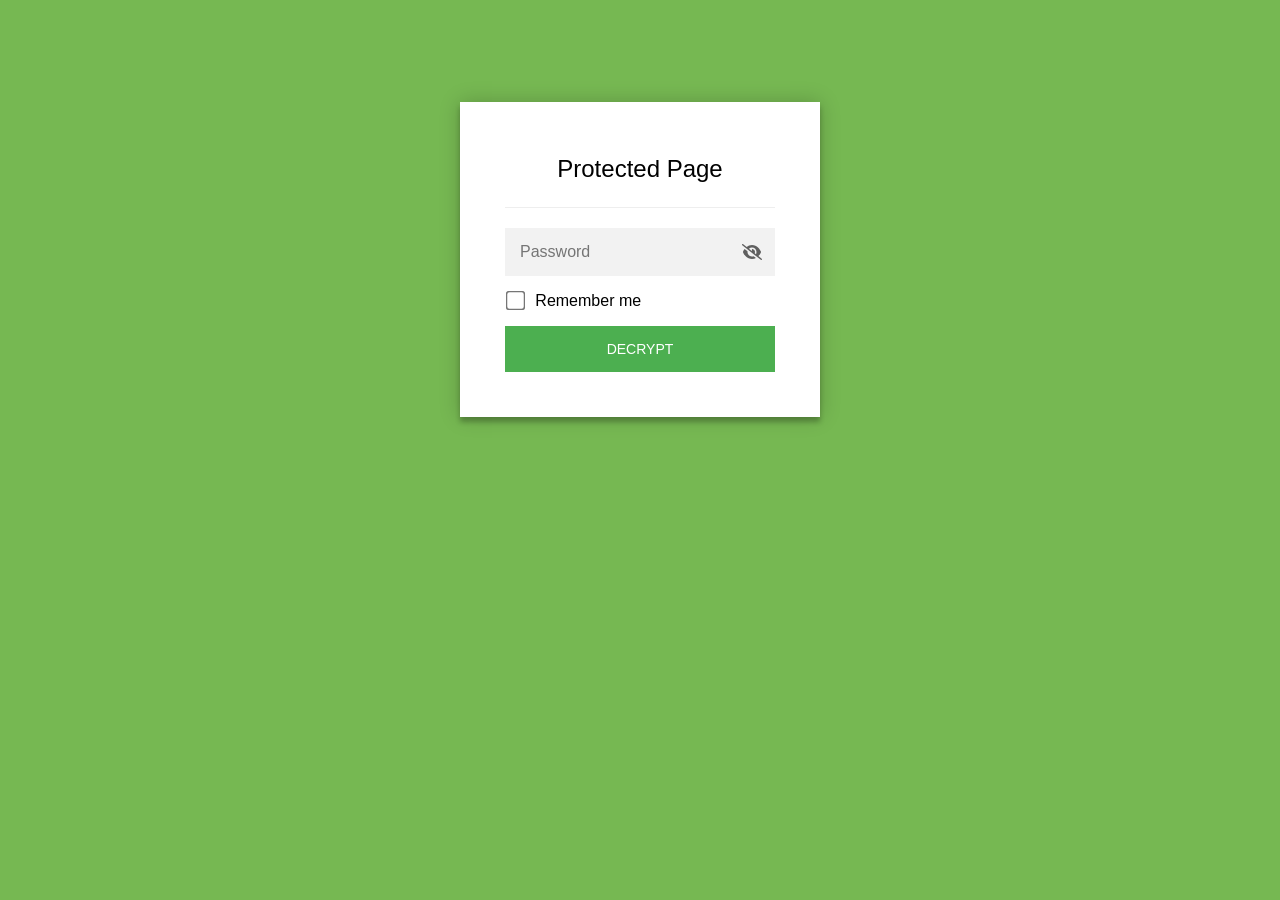
==== verena/index.html @ cc452302 "Verena-Homepage Preview unter /verena (passwortgeschützt) Co-Authored-By: Claude Fable 5 <noreply@an" ====
<!DOCTYPE html>
<html class="staticrypt-html">
    <head>
        <meta charset="utf-8" />
        <title>Protected Page</title>
        <meta name="viewport" content="width=device-width, initial-scale=1" />

        <!-- do not cache this page -->
        <meta http-equiv="cache-control" content="max-age=0" />
        <meta http-equiv="cache-control" content="no-cache" />
        <meta http-equiv="expires" content="0" />
        <meta http-equiv="expires" content="Tue, 01 Jan 1980 1:00:00 GMT" />
        <meta http-equiv="pragma" content="no-cache" />

        <style>
            .staticrypt-hr {
                margin-top: 20px;
                margin-bottom: 20px;
                border: 0;
                border-top: 1px solid #eee;
            }

            .staticrypt-page {
                width: 360px;
                padding: 8% 0 0;
                margin: auto;
                box-sizing: border-box;
            }

            .staticrypt-form {
                position: relative;
                z-index: 1;
                background: #ffffff;
                max-width: 360px;
                margin: 0 auto 100px;
                padding: 45px;
                text-align: center;
                box-shadow: 0 0 20px 0 rgba(0, 0, 0, 0.2), 0 5px 5px 0 rgba(0, 0, 0, 0.24);
            }

            .staticrypt-form input[type="password"],
            input[type="text"] {
                background: inherit;
                border: 0;
                box-sizing: border-box; /* This ensures padding is included in the total width */
                font-size: 14px;
                outline: 0;
                padding: 15px 30px 15px 15px; /* Adjust the padding to ensure there is space for the icon */
                width: 100%;
            }

            .staticrypt-password-container {
                position: relative;
                outline: 0;
                background: #f2f2f2;
                width: 100%;
                border: 0;
                margin: 0 0 15px;
                box-sizing: border-box;
            }

            .staticrypt-toggle-password-visibility {
                cursor: pointer;
                height: 20px;
                opacity: 60%;
                padding: 13px;
                position: absolute;
                right: 0;
                top: 50%;
                transform: translateY(-50%);
                width: 20px;
            }

            .staticrypt-form .staticrypt-decrypt-button {
                text-transform: uppercase;
                outline: 0;
                background: #4CAF50;
                width: 100%;
                border: 0;
                padding: 15px;
                color: #ffffff;
                font-size: 14px;
                cursor: pointer;
            }

            .staticrypt-form .staticrypt-decrypt-button:hover,
            .staticrypt-form .staticrypt-decrypt-button:active,
            .staticrypt-form .staticrypt-decrypt-button:focus {
                background: #4CAF50;
                filter: brightness(92%);
            }

            .staticrypt-html {
                height: 100%;
            }

            .staticrypt-body {
                height: 100%;
                margin: 0;
            }

            .staticrypt-content {
                height: 100%;
                margin-bottom: 1em;
                background: #76B852;
                font-family: "Arial", sans-serif;
                -webkit-font-smoothing: antialiased;
                -moz-osx-font-smoothing: grayscale;
            }

            .staticrypt-instructions {
                margin-top: -1em;
                margin-bottom: 1em;
            }

            .staticrypt-title {
                font-size: 1.5em;
            }

            label.staticrypt-remember {
                display: flex;
                align-items: center;
                margin-bottom: 1em;
            }

            .staticrypt-remember input[type="checkbox"] {
                transform: scale(1.5);
                margin-right: 1em;
            }

            .hidden {
                display: none !important;
            }

            .staticrypt-spinner-container {
                height: 100%;
                display: flex;
                align-items: center;
                justify-content: center;
            }

            .staticrypt-spinner {
                display: inline-block;
                width: 2rem;
                height: 2rem;
                vertical-align: text-bottom;
                border: 0.25em solid gray;
                border-right-color: transparent;
                border-radius: 50%;
                -webkit-animation: spinner-border 0.75s linear infinite;
                animation: spinner-border 0.75s linear infinite;
                animation-duration: 0.75s;
                animation-timing-function: linear;
                animation-delay: 0s;
                animation-iteration-count: infinite;
                animation-direction: normal;
                animation-fill-mode: none;
                animation-play-state: running;
                animation-name: spinner-border;
            }

            @keyframes spinner-border {
                100% {
                    transform: rotate(360deg);
                }
            }

            @media screen and (-webkit-min-device-pixel-ratio: 0) {
                .staticrypt-form input[type="password"],
                input[type="text"] {
                    font-size: 16px;
                }
            }
        </style>
    </head>

    <body class="staticrypt-body">
        <div id="staticrypt_loading" class="staticrypt-spinner-container">
            <div class="staticrypt-spinner"></div>
        </div>

        <div id="staticrypt_content" class="staticrypt-content hidden">
            <div class="staticrypt-page">
                <div class="staticrypt-form">
                    <div class="staticrypt-instructions">
                        <p class="staticrypt-title">Protected Page</p>
                        <p></p>
                    </div>

                    <hr class="staticrypt-hr" />

                    <form id="staticrypt-form" action="#" method="post">
                        <div class="staticrypt-password-container">
                            <input
                                id="staticrypt-password"
                                type="password"
                                name="password"
                                placeholder="Password"
                                autofocus
                            />

                            <img
                                class="staticrypt-toggle-password-visibility"
                                alt="Show password"
                                title="Show password"
                                src="[data-uri]"
                            />
                        </div>

                        <label id="staticrypt-remember-label" class="staticrypt-remember hidden">
                            <input id="staticrypt-remember" type="checkbox" name="remember" />
                            Remember me
                        </label>

                        <input type="submit" class="staticrypt-decrypt-button" value="DECRYPT" />
                    </form>
                </div>
            </div>
        </div>

        <script>
            // these variables will be filled when generating the file - the template format is 'variable_name'
            const staticryptInitiator = ((function(){
  const exports = {};
  const cryptoEngine = ((function(){
  const exports = {};
  const { subtle } = crypto;

const IV_BITS = 16 * 8;
const HEX_BITS = 4;
const ENCRYPTION_ALGO = "AES-CBC";

/**
 * Translates between utf8 encoded hexadecimal strings
 * and Uint8Array bytes.
 */
const HexEncoder = {
    /**
     * hex string -> bytes
     * @param {string} hexString
     * @returns {Uint8Array}
     */
    parse: function (hexString) {
        if (hexString.length % 2 !== 0) throw "Invalid hexString";
        const arrayBuffer = new Uint8Array(hexString.length / 2);

        for (let i = 0; i < hexString.length; i += 2) {
            const byteValue = parseInt(hexString.substring(i, i + 2), 16);
            if (isNaN(byteValue)) {
                throw "Invalid hexString";
            }
            arrayBuffer[i / 2] = byteValue;
        }
        return arrayBuffer;
    },

    /**
     * bytes -> hex string
     * @param {Uint8Array} bytes
     * @returns {string}
     */
    stringify: function (bytes) {
        const hexBytes = [];

        for (let i = 0; i < bytes.length; ++i) {
            let byteString = bytes[i].toString(16);
            if (byteString.length < 2) {
                byteString = "0" + byteString;
            }
            hexBytes.push(byteString);
        }
        return hexBytes.join("");
    },
};

/**
 * Translates between utf8 strings and Uint8Array bytes.
 */
const UTF8Encoder = {
    parse: function (str) {
        return new TextEncoder().encode(str);
    },

    stringify: function (bytes) {
        return new TextDecoder().decode(bytes);
    },
};

/**
 * Salt and encrypt a msg with a password.
 */
async function encrypt(msg, hashedPassword) {
    // Must be 16 bytes, unpredictable, and preferably cryptographically random. However, it need not be secret.
    // https://developer.mozilla.org/en-US/docs/Web/API/SubtleCrypto/encrypt#parameters
    const iv = crypto.getRandomValues(new Uint8Array(IV_BITS / 8));

    const key = await subtle.importKey("raw", HexEncoder.parse(hashedPassword), ENCRYPTION_ALGO, false, ["encrypt"]);

    const encrypted = await subtle.encrypt(
        {
            name: ENCRYPTION_ALGO,
            iv: iv,
        },
        key,
        UTF8Encoder.parse(msg)
    );

    // iv will be 32 hex characters, we prepend it to the ciphertext for use in decryption
    return HexEncoder.stringify(iv) + HexEncoder.stringify(new Uint8Array(encrypted));
}
exports.encrypt = encrypt;

/**
 * Decrypt a salted msg using a password.
 *
 * @param {string} encryptedMsg
 * @param {string} hashedPassword
 * @returns {Promise<string>}
 */
async function decrypt(encryptedMsg, hashedPassword) {
    const ivLength = IV_BITS / HEX_BITS;
    const iv = HexEncoder.parse(encryptedMsg.substring(0, ivLength));
    const encrypted = encryptedMsg.substring(ivLength);

    const key = await subtle.importKey("raw", HexEncoder.parse(hashedPassword), ENCRYPTION_ALGO, false, ["decrypt"]);

    const outBuffer = await subtle.decrypt(
        {
            name: ENCRYPTION_ALGO,
            iv: iv,
        },
        key,
        HexEncoder.parse(encrypted)
    );

    return UTF8Encoder.stringify(new Uint8Array(outBuffer));
}
exports.decrypt = decrypt;

/**
 * Salt and hash the password so it can be stored in localStorage without opening a password reuse vulnerability.
 *
 * @param {string} password
 * @param {string} salt
 * @returns {Promise<string>}
 */
async function hashPassword(password, salt) {
    // we hash the password in multiple steps, each adding more iterations. This is because we used to allow less
    // iterations, so for backward compatibility reasons, we need to support going from that to more iterations.
    let hashedPassword = await hashLegacyRound(password, salt);

    hashedPassword = await hashSecondRound(hashedPassword, salt);

    return hashThirdRound(hashedPassword, salt);
}
exports.hashPassword = hashPassword;

/**
 * This hashes the password with 1k iterations. This is a low number, we need this function to support backwards
 * compatibility.
 *
 * @param {string} password
 * @param {string} salt
 * @returns {Promise<string>}
 */
function hashLegacyRound(password, salt) {
    return pbkdf2(password, salt, 1000, "SHA-1");
}
exports.hashLegacyRound = hashLegacyRound;

/**
 * Add a second round of iterations. This is because we used to use 1k, so for backwards compatibility with
 * remember-me/autodecrypt links, we need to support going from that to more iterations.
 *
 * @param hashedPassword
 * @param salt
 * @returns {Promise<string>}
 */
function hashSecondRound(hashedPassword, salt) {
    return pbkdf2(hashedPassword, salt, 14000, "SHA-256");
}
exports.hashSecondRound = hashSecondRound;

/**
 * Add a third round of iterations to bring total number to 600k. This is because we used to use 1k, then 15k, so for
 * backwards compatibility with remember-me/autodecrypt links, we need to support going from that to more iterations.
 *
 * @param hashedPassword
 * @param salt
 * @returns {Promise<string>}
 */
function hashThirdRound(hashedPassword, salt) {
    return pbkdf2(hashedPassword, salt, 585000, "SHA-256");
}
exports.hashThirdRound = hashThirdRound;

/**
 * Salt and hash the password so it can be stored in localStorage without opening a password reuse vulnerability.
 *
 * @param {string} password
 * @param {string} salt
 * @param {int} iterations
 * @param {string} hashAlgorithm
 * @returns {Promise<string>}
 */
async function pbkdf2(password, salt, iterations, hashAlgorithm) {
    const key = await subtle.importKey("raw", UTF8Encoder.parse(password), "PBKDF2", false, ["deriveBits"]);

    const keyBytes = await subtle.deriveBits(
        {
            name: "PBKDF2",
            hash: hashAlgorithm,
            iterations,
            salt: UTF8Encoder.parse(salt),
        },
        key,
        256
    );

    return HexEncoder.stringify(new Uint8Array(keyBytes));
}

function generateRandomSalt() {
    const bytes = crypto.getRandomValues(new Uint8Array(128 / 8));

    return HexEncoder.stringify(new Uint8Array(bytes));
}
exports.generateRandomSalt = generateRandomSalt;

async function signMessage(hashedPassword, message) {
    const key = await subtle.importKey(
        "raw",
        HexEncoder.parse(hashedPassword),
        {
            name: "HMAC",
            hash: "SHA-256",
        },
        false,
        ["sign"]
    );
    const signature = await subtle.sign("HMAC", key, UTF8Encoder.parse(message));

    return HexEncoder.stringify(new Uint8Array(signature));
}
exports.signMessage = signMessage;

function getRandomAlphanum() {
    const possibleCharacters = "abcdefghijklmnopqrstuvwxyzABCDEFGHIJKLMNOPQRSTUVWXYZ0123456789";

    let byteArray;
    let parsedInt;

    // Keep generating new random bytes until we get a value that falls
    // within a range that can be evenly divided by possibleCharacters.length
    do {
        byteArray = crypto.getRandomValues(new Uint8Array(1));
        // extract the lowest byte to get an int from 0 to 255 (probably unnecessary, since we're only generating 1 byte)
        parsedInt = byteArray[0] & 0xff;
    } while (parsedInt >= 256 - (256 % possibleCharacters.length));

    // Take the modulo of the parsed integer to get a random number between 0 and totalLength - 1
    const randomIndex = parsedInt % possibleCharacters.length;

    return possibleCharacters[randomIndex];
}

/**
 * Generate a random string of a given length.
 *
 * @param {int} length
 * @returns {string}
 */
function generateRandomString(length) {
    let randomString = "";

    for (let i = 0; i < length; i++) {
        randomString += getRandomAlphanum();
    }

    return randomString;
}
exports.generateRandomString = generateRandomString;

  return exports;
})());
const codec = ((function(){
  const exports = {};
  /**
 * Initialize the codec with the provided cryptoEngine - this return functions to encode and decode messages.
 *
 * @param cryptoEngine - the engine to use for encryption / decryption
 */
function init(cryptoEngine) {
    const exports = {};

    /**
     * Top-level function for encoding a message.
     * Includes password hashing, encryption, and signing.
     *
     * @param {string} msg
     * @param {string} password
     * @param {string} salt
     *
     * @returns {string} The encoded text
     */
    async function encode(msg, password, salt) {
        const hashedPassword = await cryptoEngine.hashPassword(password, salt);

        const encrypted = await cryptoEngine.encrypt(msg, hashedPassword);

        // we use the hashed password in the HMAC because this is effectively what will be used a password (so we can store
        // it in localStorage safely, we don't use the clear text password)
        const hmac = await cryptoEngine.signMessage(hashedPassword, encrypted);

        return hmac + encrypted;
    }
    exports.encode = encode;

    /**
     * Encode using a password that has already been hashed. This is useful to encode multiple messages in a row, that way
     * we don't need to hash the password multiple times.
     *
     * @param {string} msg
     * @param {string} hashedPassword
     *
     * @returns {string} The encoded text
     */
    async function encodeWithHashedPassword(msg, hashedPassword) {
        const encrypted = await cryptoEngine.encrypt(msg, hashedPassword);

        // we use the hashed password in the HMAC because this is effectively what will be used a password (so we can store
        // it in localStorage safely, we don't use the clear text password)
        const hmac = await cryptoEngine.signMessage(hashedPassword, encrypted);

        return hmac + encrypted;
    }
    exports.encodeWithHashedPassword = encodeWithHashedPassword;

    /**
     * Top-level function for decoding a message.
     * Includes signature check and decryption.
     *
     * @param {string} signedMsg
     * @param {string} hashedPassword
     * @param {string} salt
     * @param {int} backwardCompatibleAttempt
     * @param {string} originalPassword
     *
     * @returns {Object} {success: true, decoded: string} | {success: false, message: string}
     */
    async function decode(signedMsg, hashedPassword, salt, backwardCompatibleAttempt = 0, originalPassword = "") {
        const encryptedHMAC = signedMsg.substring(0, 64);
        const encryptedMsg = signedMsg.substring(64);
        const decryptedHMAC = await cryptoEngine.signMessage(hashedPassword, encryptedMsg);

        if (decryptedHMAC !== encryptedHMAC) {
            // we have been raising the number of iterations in the hashing algorithm multiple times, so to support the old
            // remember-me/autodecrypt links we need to try bringing the old hashes up to speed.
            originalPassword = originalPassword || hashedPassword;
            if (backwardCompatibleAttempt === 0) {
                const updatedHashedPassword = await cryptoEngine.hashThirdRound(originalPassword, salt);

                return decode(signedMsg, updatedHashedPassword, salt, backwardCompatibleAttempt + 1, originalPassword);
            }
            if (backwardCompatibleAttempt === 1) {
                let updatedHashedPassword = await cryptoEngine.hashSecondRound(originalPassword, salt);
                updatedHashedPassword = await cryptoEngine.hashThirdRound(updatedHashedPassword, salt);

                return decode(signedMsg, updatedHashedPassword, salt, backwardCompatibleAttempt + 1, originalPassword);
            }

            return { success: false, message: "Signature mismatch" };
        }

        return {
            success: true,
            decoded: await cryptoEngine.decrypt(encryptedMsg, hashedPassword),
        };
    }
    exports.decode = decode;

    return exports;
}
exports.init = init;

  return exports;
})());
const decode = codec.init(cryptoEngine).decode;

/**
 * Initialize the staticrypt module, that exposes functions callbable by the password_template.
 *
 * @param {{
 *  staticryptEncryptedMsgUniqueVariableName: string,
 *  isRememberEnabled: boolean,
 *  rememberDurationInDays: number,
 *  staticryptSaltUniqueVariableName: string,
 * }} staticryptConfig - object of data that is stored on the password_template at encryption time.
 *
 * @param {{
 *  rememberExpirationKey: string,
 *  rememberPassphraseKey: string,
 *  replaceHtmlCallback: function,
 *  clearLocalStorageCallback: function,
 * }} templateConfig - object of data that can be configured by a custom password_template.
 */
function init(staticryptConfig, templateConfig) {
    const exports = {};

    /**
     * Decrypt our encrypted page, replace the whole HTML.
     *
     * @param {string} hashedPassword
     * @returns {Promise<boolean>}
     */
    async function decryptAndReplaceHtml(hashedPassword) {
        const { staticryptEncryptedMsgUniqueVariableName, staticryptSaltUniqueVariableName } = staticryptConfig;
        const { replaceHtmlCallback } = templateConfig;

        const result = await decode(
            staticryptEncryptedMsgUniqueVariableName,
            hashedPassword,
            staticryptSaltUniqueVariableName
        );
        if (!result.success) {
            return false;
        }
        const plainHTML = result.decoded;

        // if the user configured a callback call it, otherwise just replace the whole HTML
        if (typeof replaceHtmlCallback === "function") {
            replaceHtmlCallback(plainHTML);
        } else {
            document.write(plainHTML);
            document.close();
        }

        return true;
    }

    /**
     * Attempt to decrypt the page and replace the whole HTML.
     *
     * @param {string} password
     * @param {boolean} isRememberChecked
     *
     * @returns {Promise<{isSuccessful: boolean, hashedPassword?: string}>} - we return an object, so that if we want to
     *   expose more information in the future we can do it without breaking the password_template
     */
    async function handleDecryptionOfPage(password, isRememberChecked) {
        const { staticryptSaltUniqueVariableName } = staticryptConfig;

        // decrypt and replace the whole page
        const hashedPassword = await cryptoEngine.hashPassword(password, staticryptSaltUniqueVariableName);
        return handleDecryptionOfPageFromHash(hashedPassword, isRememberChecked);
    }
    exports.handleDecryptionOfPage = handleDecryptionOfPage;

    async function handleDecryptionOfPageFromHash(hashedPassword, isRememberChecked) {
        const { isRememberEnabled, rememberDurationInDays } = staticryptConfig;
        const { rememberExpirationKey, rememberPassphraseKey } = templateConfig;

        const isDecryptionSuccessful = await decryptAndReplaceHtml(hashedPassword);

        if (!isDecryptionSuccessful) {
            return {
                isSuccessful: false,
                hashedPassword,
            };
        }

        // remember the hashedPassword and set its expiration if necessary
        if (isRememberEnabled && isRememberChecked) {
            window.localStorage.setItem(rememberPassphraseKey, hashedPassword);

            // set the expiration if the duration isn't 0 (meaning no expiration)
            if (rememberDurationInDays > 0) {
                window.localStorage.setItem(
                    rememberExpirationKey,
                    (new Date().getTime() + rememberDurationInDays * 24 * 60 * 60 * 1000).toString()
                );
            }
        }

        return {
            isSuccessful: true,
            hashedPassword,
        };
    }
    exports.handleDecryptionOfPageFromHash = handleDecryptionOfPageFromHash;

    /**
     * Clear localstorage from staticrypt related values
     */
    function clearLocalStorage() {
        const { clearLocalStorageCallback, rememberExpirationKey, rememberPassphraseKey } = templateConfig;

        if (typeof clearLocalStorageCallback === "function") {
            clearLocalStorageCallback();
        } else {
            localStorage.removeItem(rememberPassphraseKey);
            localStorage.removeItem(rememberExpirationKey);
        }
    }

    async function handleDecryptOnLoad() {
        let isSuccessful = await decryptOnLoadFromUrl();

        if (!isSuccessful) {
            isSuccessful = await decryptOnLoadFromRememberMe();
        }

        return { isSuccessful };
    }
    exports.handleDecryptOnLoad = handleDecryptOnLoad;

    /**
     * Clear storage if we are logging out
     *
     * @returns {boolean} - whether we logged out
     */
    function logoutIfNeeded() {
        const logoutKey = "staticrypt_logout";

        // handle logout through query param
        const queryParams = new URLSearchParams(window.location.search);
        if (queryParams.has(logoutKey)) {
            clearLocalStorage();
            return true;
        }

        // handle logout through URL fragment
        const hash = window.location.hash.substring(1);
        if (hash.includes(logoutKey)) {
            clearLocalStorage();
            return true;
        }

        return false;
    }

    /**
     * To be called on load: check if we want to try to decrypt and replace the HTML with the decrypted content, and
     * try to do it if needed.
     *
     * @returns {Promise<boolean>} true if we derypted and replaced the whole page, false otherwise
     */
    async function decryptOnLoadFromRememberMe() {
        const { rememberDurationInDays } = staticryptConfig;
        const { rememberExpirationKey, rememberPassphraseKey } = templateConfig;

        // if we are login out, terminate
        if (logoutIfNeeded()) {
            return false;
        }

        // if there is expiration configured, check if we're not beyond the expiration
        if (rememberDurationInDays && rememberDurationInDays > 0) {
            const expiration = localStorage.getItem(rememberExpirationKey),
                isExpired = expiration && new Date().getTime() > parseInt(expiration);

            if (isExpired) {
                clearLocalStorage();
                return false;
            }
        }

        const hashedPassword = localStorage.getItem(rememberPassphraseKey);

        if (hashedPassword) {
            // try to decrypt
            const isDecryptionSuccessful = await decryptAndReplaceHtml(hashedPassword);

            // if the decryption is unsuccessful the password might be wrong - silently clear the saved data and let
            // the user fill the password form again
            if (!isDecryptionSuccessful) {
                clearLocalStorage();
                return false;
            }

            return true;
        }

        return false;
    }

    async function decryptOnLoadFromUrl() {
        const passwordKey = "staticrypt_pwd";
        const rememberMeKey = "remember_me";

        // try to get the password from the query param (for backward compatibility - we now want to avoid this method,
        // since it sends the hashed password to the server which isn't needed)
        const queryParams = new URLSearchParams(window.location.search);
        const hashedPasswordQuery = queryParams.get(passwordKey);
        const rememberMeQuery = queryParams.get(rememberMeKey);

        const urlFragment = window.location.hash.substring(1);
        // get the password from the url fragment
        const hashedPasswordRegexMatch = urlFragment.match(new RegExp(passwordKey + "=([^&]*)"));
        const hashedPasswordFragment = hashedPasswordRegexMatch ? hashedPasswordRegexMatch[1] : null;
        const rememberMeFragment = urlFragment.includes(rememberMeKey);

        const hashedPassword = hashedPasswordFragment || hashedPasswordQuery;
        const rememberMe = rememberMeFragment || rememberMeQuery;

        if (hashedPassword) {
            return handleDecryptionOfPageFromHash(hashedPassword, rememberMe);
        }

        return false;
    }

    return exports;
}
exports.init = init;

  return exports;
})());
            const templateError = "Bad password!",
                templateToggleAltShow = "Show password",
                templateToggleAltHide = "Hide password",
                isRememberEnabled = true,
                staticryptConfig = {"staticryptEncryptedMsgUniqueVariableName":"[base64]","isRememberEnabled":true,"rememberDurationInDays":30,"staticryptSaltUniqueVariableName":"f03eb43168bc30db90c9c0ad6ef85521"};

            // you can edit these values to customize some of the behavior of StatiCrypt
            const templateConfig = {
                rememberExpirationKey: "staticrypt_expiration",
                rememberPassphraseKey: "staticrypt_passphrase",
                replaceHtmlCallback: null,
                clearLocalStorageCallback: null,
            };

            // init the staticrypt engine
            const staticrypt = staticryptInitiator.init(staticryptConfig, templateConfig);

            // try to automatically decrypt on load if there is a saved password
            window.onload = async function () {
                const { isSuccessful } = await staticrypt.handleDecryptOnLoad();

                // if we didn't decrypt anything on load, show the password prompt. Otherwise the content has already been
                // replaced, no need to do anything
                if (!isSuccessful) {
                    // hide loading screen
                    document.getElementById("staticrypt_loading").classList.add("hidden");
                    document.getElementById("staticrypt_content").classList.remove("hidden");
                    document.getElementById("staticrypt-password").focus();

                    // show the remember me checkbox
                    if (isRememberEnabled) {
                        document.getElementById("staticrypt-remember-label").classList.remove("hidden");
                    }
                }
            };

            // toggle password visibility
            const toggleIcon = document.querySelector(".staticrypt-toggle-password-visibility");
            // these two icons are coming from FontAwesome
            const imgSrcEyeClosed =
                "[data-uri]";
            const imgSrcEyeOpened =
                "[data-uri]";
            toggleIcon.addEventListener("click", function () {
                const passwordInput = document.getElementById("staticrypt-password");
                if (passwordInput.type === "password") {
                    passwordInput.type = "text";
                    toggleIcon.src = imgSrcEyeOpened;
                    toggleIcon.alt = templateToggleAltHide;
                    toggleIcon.title = templateToggleAltHide;
                } else {
                    passwordInput.type = "password";
                    toggleIcon.src = imgSrcEyeClosed;
                    toggleIcon.alt = templateToggleAltShow;
                    toggleIcon.title = templateToggleAltShow;
                }
            });

            // handle password form submission
            document.getElementById("staticrypt-form").addEventListener("submit", async function (e) {
                e.preventDefault();

                const password = document.getElementById("staticrypt-password").value,
                    isRememberChecked = document.getElementById("staticrypt-remember").checked;

                const { isSuccessful } = await staticrypt.handleDecryptionOfPage(password, isRememberChecked);

                if (!isSuccessful) {
                    alert(templateError);
                }
            });
        </script>
    </body>
</html>
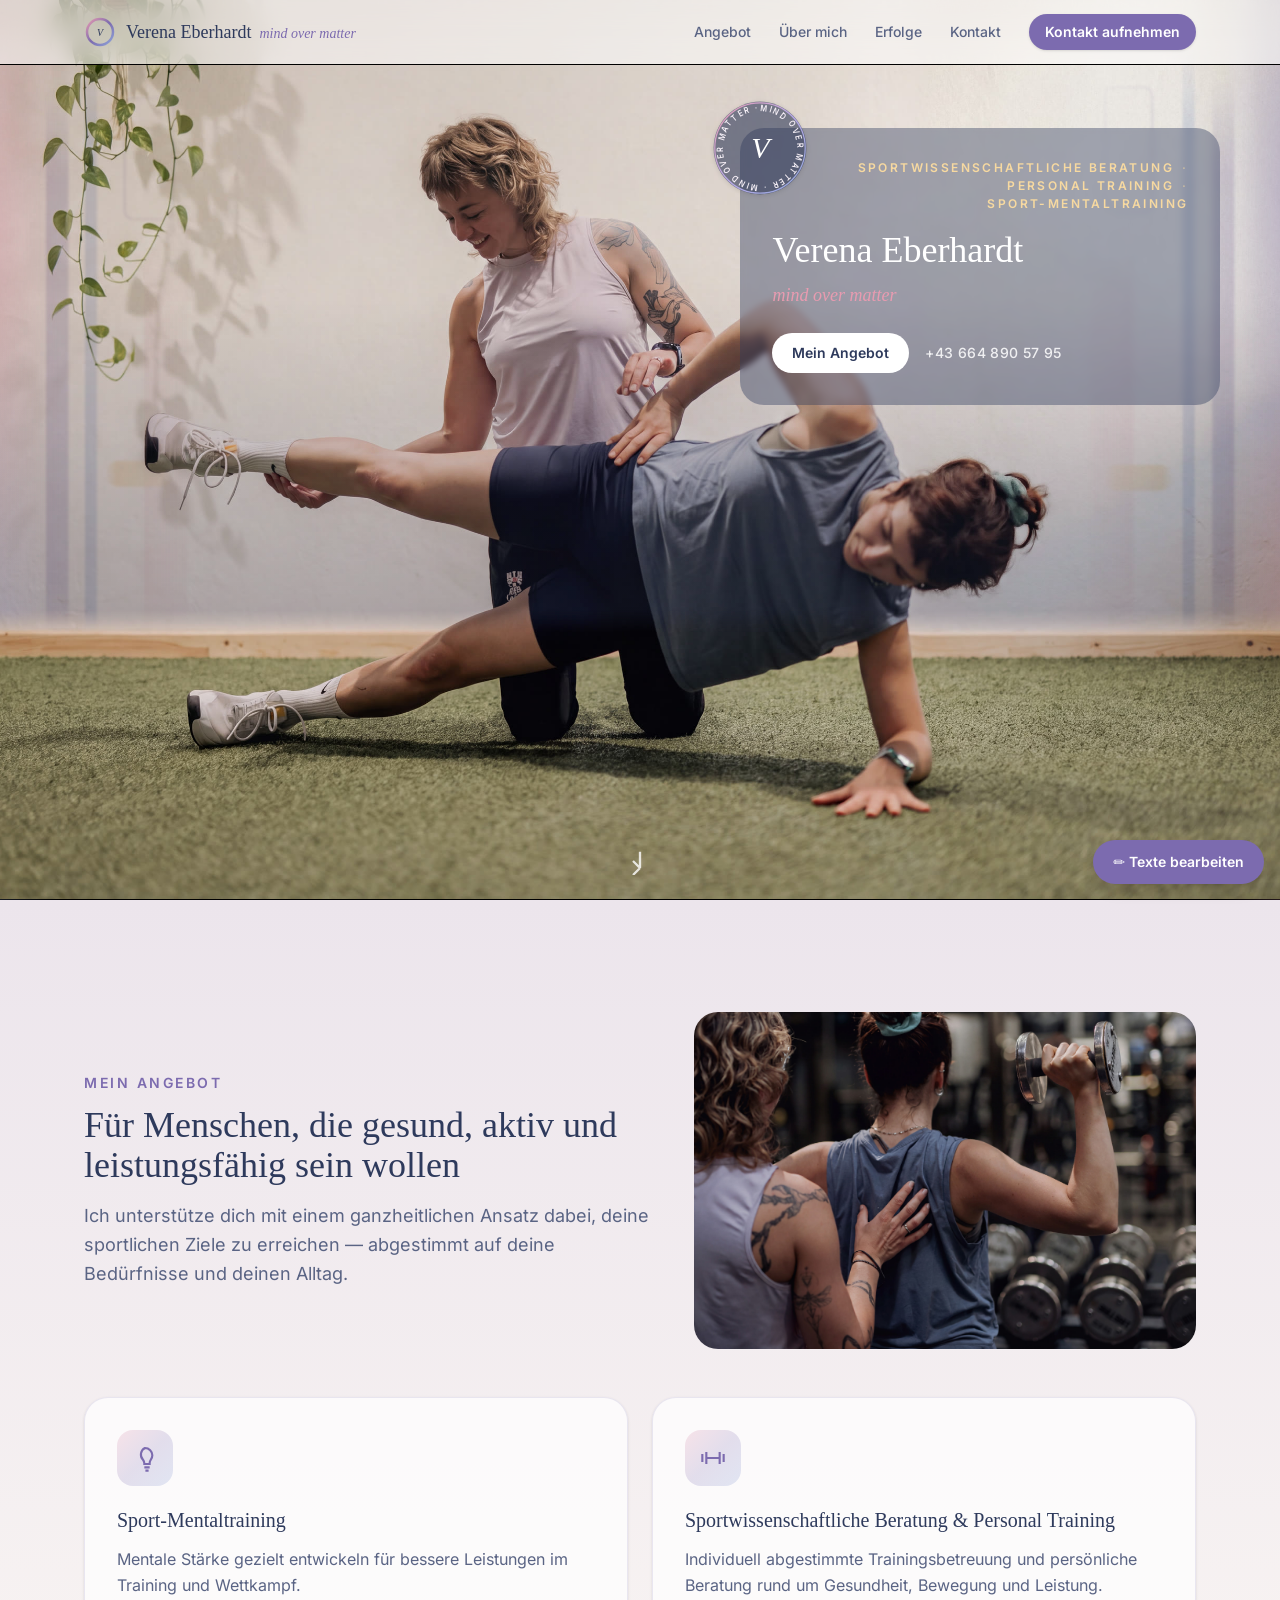
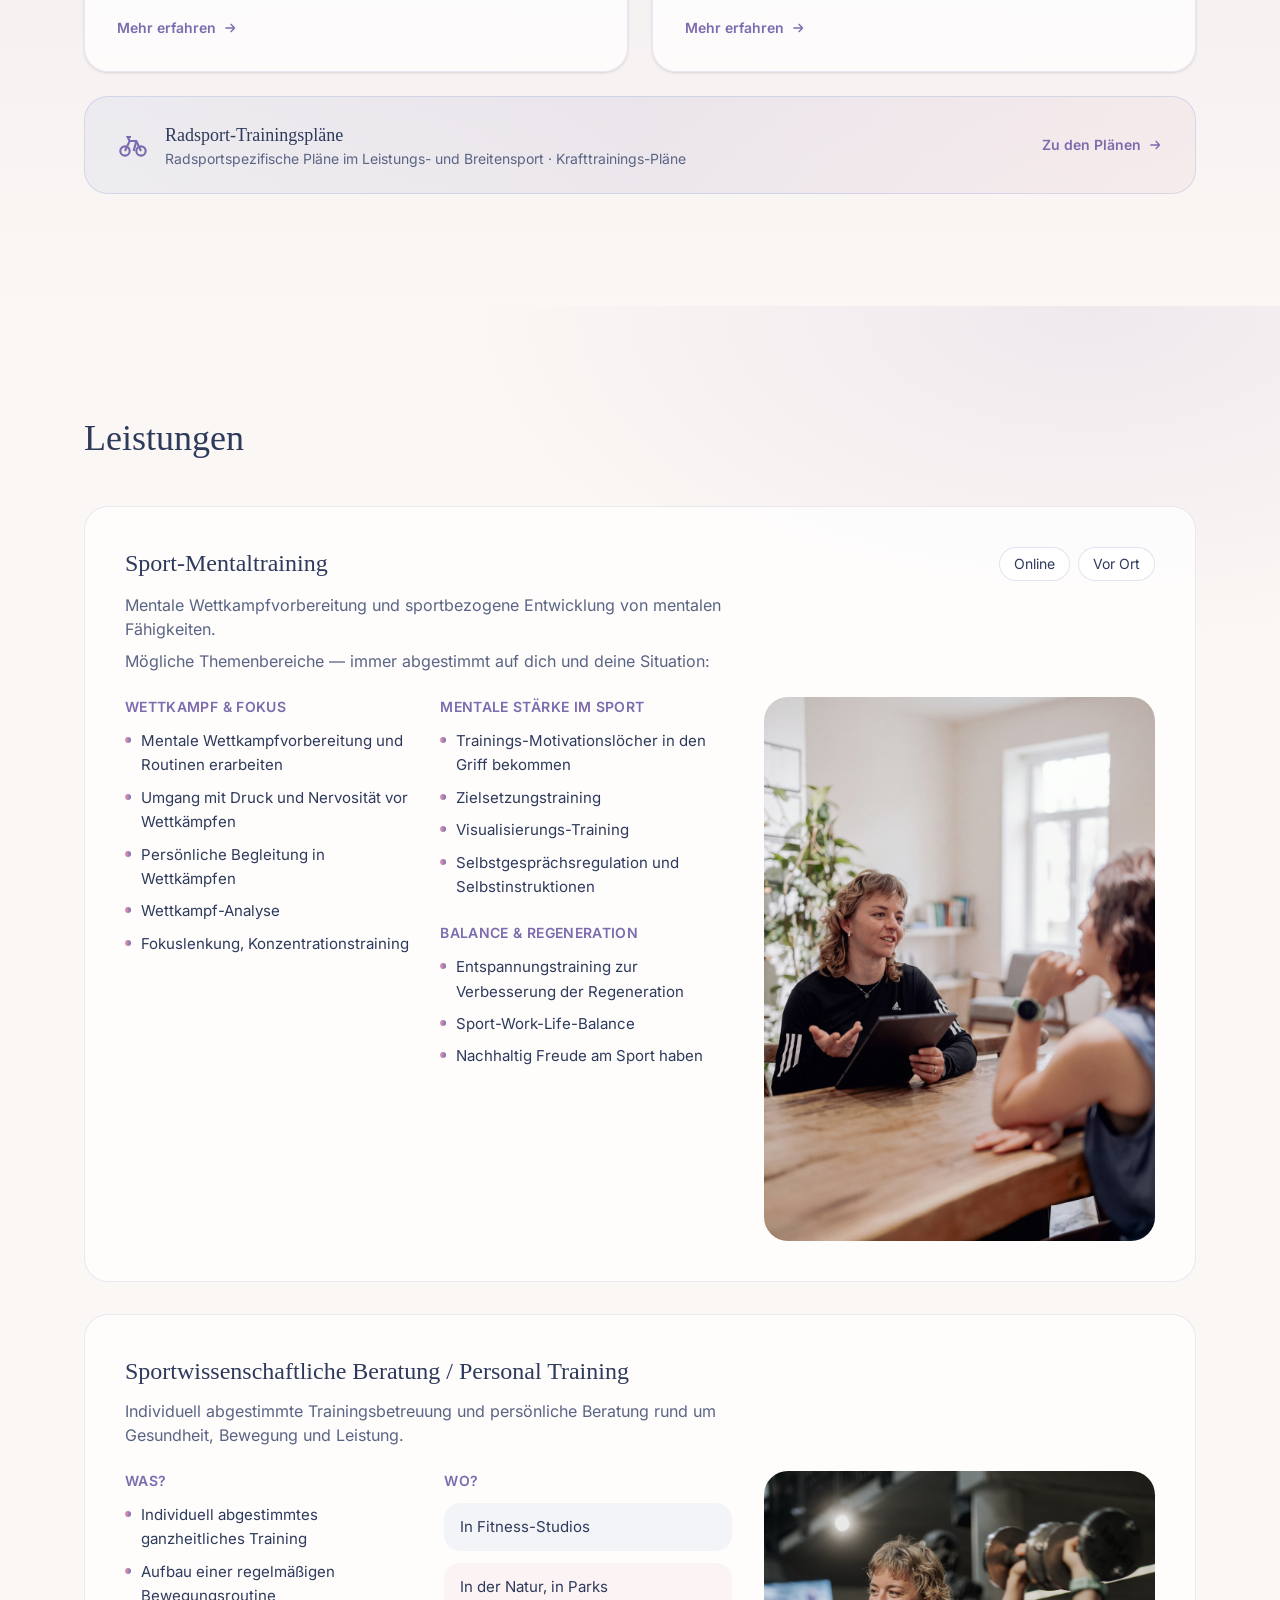
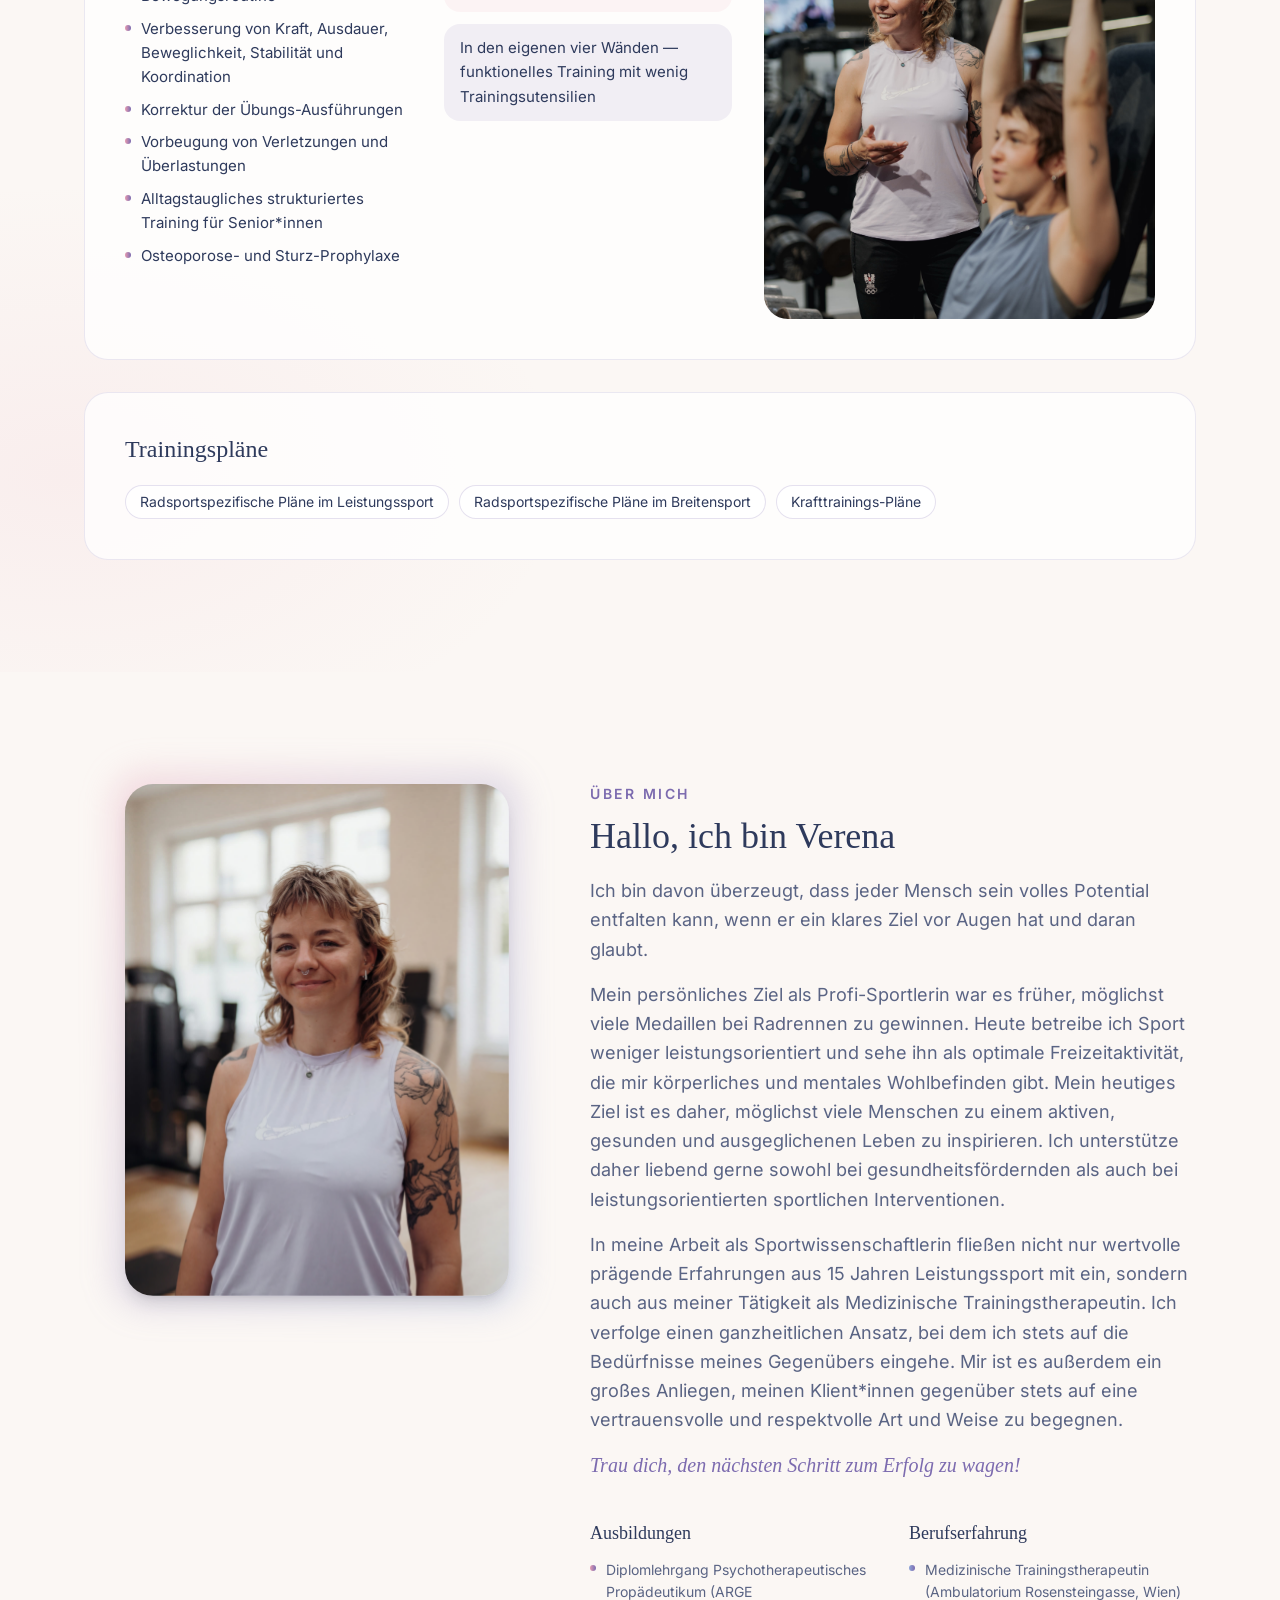
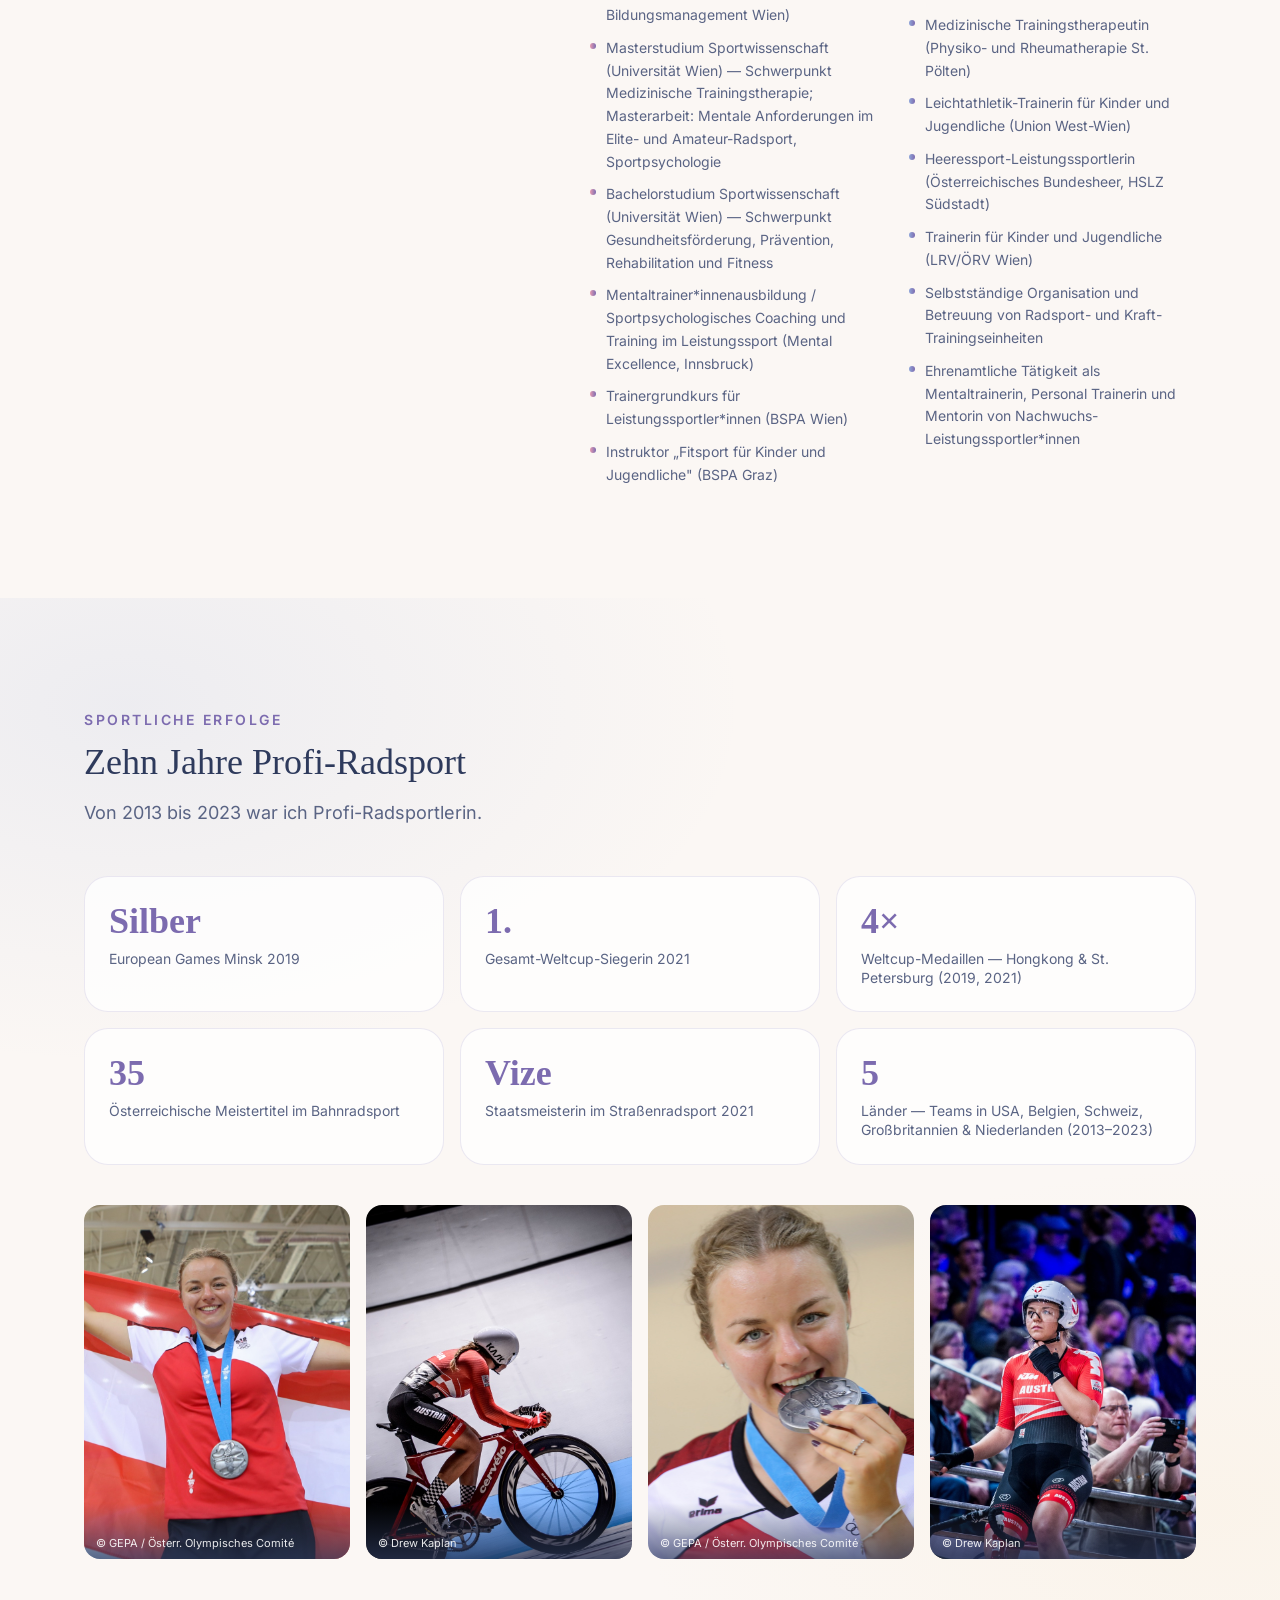
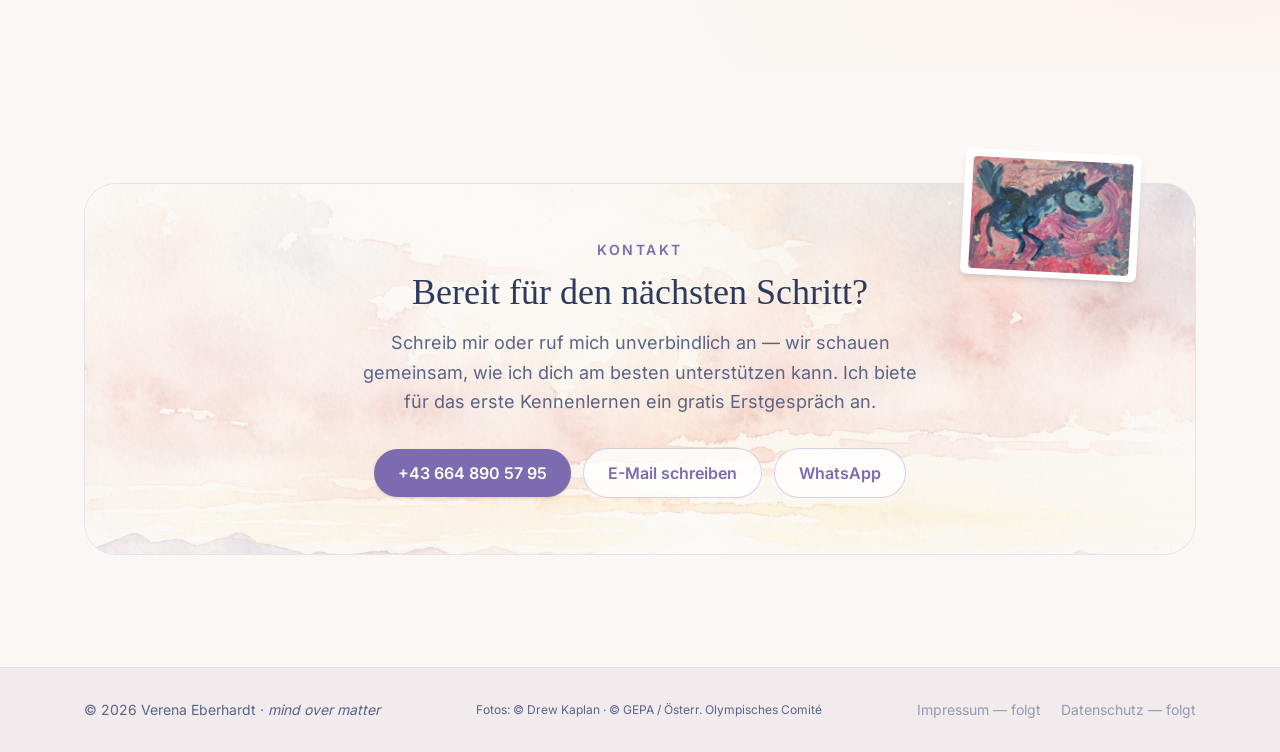
==== commit 2eaf9411: "Verena-Preview aktualisiert" ====
--- a/verena/index.html
+++ b/verena/index.html
@@ -1,892 +1,18 @@
-<!DOCTYPE html>
-<html class="staticrypt-html">
-    <head>
-        <meta charset="utf-8" />
-        <title>Protected Page</title>
-        <meta name="viewport" content="width=device-width, initial-scale=1" />
-
-        <!-- do not cache this page -->
-        <meta http-equiv="cache-control" content="max-age=0" />
-        <meta http-equiv="cache-control" content="no-cache" />
-        <meta http-equiv="expires" content="0" />
-        <meta http-equiv="expires" content="Tue, 01 Jan 1980 1:00:00 GMT" />
-        <meta http-equiv="pragma" content="no-cache" />
-
-        <style>
-            .staticrypt-hr {
-                margin-top: 20px;
-                margin-bottom: 20px;
-                border: 0;
-                border-top: 1px solid #eee;
-            }
-
-            .staticrypt-page {
-                width: 360px;
-                padding: 8% 0 0;
-                margin: auto;
-                box-sizing: border-box;
-            }
-
-            .staticrypt-form {
-                position: relative;
-                z-index: 1;
-                background: #ffffff;
-                max-width: 360px;
-                margin: 0 auto 100px;
-                padding: 45px;
-                text-align: center;
-                box-shadow: 0 0 20px 0 rgba(0, 0, 0, 0.2), 0 5px 5px 0 rgba(0, 0, 0, 0.24);
-            }
-
-            .staticrypt-form input[type="password"],
-            input[type="text"] {
-                background: inherit;
-                border: 0;
-                box-sizing: border-box; /* This ensures padding is included in the total width */
-                font-size: 14px;
-                outline: 0;
-                padding: 15px 30px 15px 15px; /* Adjust the padding to ensure there is space for the icon */
-                width: 100%;
-            }
-
-            .staticrypt-password-container {
-                position: relative;
-                outline: 0;
-                background: #f2f2f2;
-                width: 100%;
-                border: 0;
-                margin: 0 0 15px;
-                box-sizing: border-box;
-            }
-
-            .staticrypt-toggle-password-visibility {
-                cursor: pointer;
-                height: 20px;
-                opacity: 60%;
-                padding: 13px;
-                position: absolute;
-                right: 0;
-                top: 50%;
-                transform: translateY(-50%);
-                width: 20px;
-            }
-
-            .staticrypt-form .staticrypt-decrypt-button {
-                text-transform: uppercase;
-                outline: 0;
-                background: #4CAF50;
-                width: 100%;
-                border: 0;
-                padding: 15px;
-                color: #ffffff;
-                font-size: 14px;
-                cursor: pointer;
-            }
-
-            .staticrypt-form .staticrypt-decrypt-button:hover,
-            .staticrypt-form .staticrypt-decrypt-button:active,
-            .staticrypt-form .staticrypt-decrypt-button:focus {
-                background: #4CAF50;
-                filter: brightness(92%);
-            }
-
-            .staticrypt-html {
-                height: 100%;
-            }
-
-            .staticrypt-body {
-                height: 100%;
-                margin: 0;
-            }
-
-            .staticrypt-content {
-                height: 100%;
-                margin-bottom: 1em;
-                background: #76B852;
-                font-family: "Arial", sans-serif;
-                -webkit-font-smoothing: antialiased;
-                -moz-osx-font-smoothing: grayscale;
-            }
-
-            .staticrypt-instructions {
-                margin-top: -1em;
-                margin-bottom: 1em;
-            }
-
-            .staticrypt-title {
-                font-size: 1.5em;
-            }
-
-            label.staticrypt-remember {
-                display: flex;
-                align-items: center;
-                margin-bottom: 1em;
-            }
-
-            .staticrypt-remember input[type="checkbox"] {
-                transform: scale(1.5);
-                margin-right: 1em;
-            }
-
-            .hidden {
-                display: none !important;
-            }
-
-            .staticrypt-spinner-container {
-                height: 100%;
-                display: flex;
-                align-items: center;
-                justify-content: center;
-            }
-
-            .staticrypt-spinner {
-                display: inline-block;
-                width: 2rem;
-                height: 2rem;
-                vertical-align: text-bottom;
-                border: 0.25em solid gray;
-                border-right-color: transparent;
-                border-radius: 50%;
-                -webkit-animation: spinner-border 0.75s linear infinite;
-                animation: spinner-border 0.75s linear infinite;
-                animation-duration: 0.75s;
-                animation-timing-function: linear;
-                animation-delay: 0s;
-                animation-iteration-count: infinite;
-                animation-direction: normal;
-                animation-fill-mode: none;
-                animation-play-state: running;
-                animation-name: spinner-border;
-            }
-
-            @keyframes spinner-border {
-                100% {
-                    transform: rotate(360deg);
-                }
-            }
-
-            @media screen and (-webkit-min-device-pixel-ratio: 0) {
-                .staticrypt-form input[type="password"],
-                input[type="text"] {
-                    font-size: 16px;
-                }
-            }
-        </style>
-    </head>
-
-    <body class="staticrypt-body">
-        <div id="staticrypt_loading" class="staticrypt-spinner-container">
-            <div class="staticrypt-spinner"></div>
-        </div>
-
-        <div id="staticrypt_content" class="staticrypt-content hidden">
-            <div class="staticrypt-page">
-                <div class="staticrypt-form">
-                    <div class="staticrypt-instructions">
-                        <p class="staticrypt-title">Protected Page</p>
-                        <p></p>
-                    </div>
-
-                    <hr class="staticrypt-hr" />
-
-                    <form id="staticrypt-form" action="#" method="post">
-                        <div class="staticrypt-password-container">
-                            <input
-                                id="staticrypt-password"
-                                type="password"
-                                name="password"
-                                placeholder="Password"
-                                autofocus
-                            />
-
-                            <img
-                                class="staticrypt-toggle-password-visibility"
-                                alt="Show password"
-                                title="Show password"
-                                src="[data-uri]"
-                            />
-                        </div>
-
-                        <label id="staticrypt-remember-label" class="staticrypt-remember hidden">
-                            <input id="staticrypt-remember" type="checkbox" name="remember" />
-                            Remember me
-                        </label>
-
-                        <input type="submit" class="staticrypt-decrypt-button" value="DECRYPT" />
-                    </form>
-                </div>
-            </div>
-        </div>
-
-        <script>
-            // these variables will be filled when generating the file - the template format is 'variable_name'
-            const staticryptInitiator = ((function(){
-  const exports = {};
-  const cryptoEngine = ((function(){
-  const exports = {};
-  const { subtle } = crypto;
-
-const IV_BITS = 16 * 8;
-const HEX_BITS = 4;
-const ENCRYPTION_ALGO = "AES-CBC";
-
-/**
- * Translates between utf8 encoded hexadecimal strings
- * and Uint8Array bytes.
- */
-const HexEncoder = {
-    /**
-     * hex string -> bytes
-     * @param {string} hexString
-     * @returns {Uint8Array}
-     */
-    parse: function (hexString) {
-        if (hexString.length % 2 !== 0) throw "Invalid hexString";
-        const arrayBuffer = new Uint8Array(hexString.length / 2);
-
-        for (let i = 0; i < hexString.length; i += 2) {
-            const byteValue = parseInt(hexString.substring(i, i + 2), 16);
-            if (isNaN(byteValue)) {
-                throw "Invalid hexString";
-            }
-            arrayBuffer[i / 2] = byteValue;
-        }
-        return arrayBuffer;
-    },
-
-    /**
-     * bytes -> hex string
-     * @param {Uint8Array} bytes
-     * @returns {string}
-     */
-    stringify: function (bytes) {
-        const hexBytes = [];
-
-        for (let i = 0; i < bytes.length; ++i) {
-            let byteString = bytes[i].toString(16);
-            if (byteString.length < 2) {
-                byteString = "0" + byteString;
-            }
-            hexBytes.push(byteString);
-        }
-        return hexBytes.join("");
-    },
-};
-
-/**
- * Translates between utf8 strings and Uint8Array bytes.
- */
-const UTF8Encoder = {
-    parse: function (str) {
-        return new TextEncoder().encode(str);
-    },
-
-    stringify: function (bytes) {
-        return new TextDecoder().decode(bytes);
-    },
-};
-
-/**
- * Salt and encrypt a msg with a password.
- */
-async function encrypt(msg, hashedPassword) {
-    // Must be 16 bytes, unpredictable, and preferably cryptographically random. However, it need not be secret.
-    // https://developer.mozilla.org/en-US/docs/Web/API/SubtleCrypto/encrypt#parameters
-    const iv = crypto.getRandomValues(new Uint8Array(IV_BITS / 8));
-
-    const key = await subtle.importKey("raw", HexEncoder.parse(hashedPassword), ENCRYPTION_ALGO, false, ["encrypt"]);
-
-    const encrypted = await subtle.encrypt(
-        {
-            name: ENCRYPTION_ALGO,
-            iv: iv,
-        },
-        key,
-        UTF8Encoder.parse(msg)
-    );
-
-    // iv will be 32 hex characters, we prepend it to the ciphertext for use in decryption
-    return HexEncoder.stringify(iv) + HexEncoder.stringify(new Uint8Array(encrypted));
-}
-exports.encrypt = encrypt;
-
-/**
- * Decrypt a salted msg using a password.
- *
- * @param {string} encryptedMsg
- * @param {string} hashedPassword
- * @returns {Promise<string>}
- */
-async function decrypt(encryptedMsg, hashedPassword) {
-    const ivLength = IV_BITS / HEX_BITS;
-    const iv = HexEncoder.parse(encryptedMsg.substring(0, ivLength));
-    const encrypted = encryptedMsg.substring(ivLength);
-
-    const key = await subtle.importKey("raw", HexEncoder.parse(hashedPassword), ENCRYPTION_ALGO, false, ["decrypt"]);
-
-    const outBuffer = await subtle.decrypt(
-        {
-            name: ENCRYPTION_ALGO,
-            iv: iv,
-        },
-        key,
-        HexEncoder.parse(encrypted)
-    );
-
-    return UTF8Encoder.stringify(new Uint8Array(outBuffer));
-}
-exports.decrypt = decrypt;
-
-/**
- * Salt and hash the password so it can be stored in localStorage without opening a password reuse vulnerability.
- *
- * @param {string} password
- * @param {string} salt
- * @returns {Promise<string>}
- */
-async function hashPassword(password, salt) {
-    // we hash the password in multiple steps, each adding more iterations. This is because we used to allow less
-    // iterations, so for backward compatibility reasons, we need to support going from that to more iterations.
-    let hashedPassword = await hashLegacyRound(password, salt);
-
-    hashedPassword = await hashSecondRound(hashedPassword, salt);
-
-    return hashThirdRound(hashedPassword, salt);
-}
-exports.hashPassword = hashPassword;
-
-/**
- * This hashes the password with 1k iterations. This is a low number, we need this function to support backwards
- * compatibility.
- *
- * @param {string} password
- * @param {string} salt
- * @returns {Promise<string>}
- */
-function hashLegacyRound(password, salt) {
-    return pbkdf2(password, salt, 1000, "SHA-1");
-}
-exports.hashLegacyRound = hashLegacyRound;
-
-/**
- * Add a second round of iterations. This is because we used to use 1k, so for backwards compatibility with
- * remember-me/autodecrypt links, we need to support going from that to more iterations.
- *
- * @param hashedPassword
- * @param salt
- * @returns {Promise<string>}
- */
-function hashSecondRound(hashedPassword, salt) {
-    return pbkdf2(hashedPassword, salt, 14000, "SHA-256");
-}
-exports.hashSecondRound = hashSecondRound;
-
-/**
- * Add a third round of iterations to bring total number to 600k. This is because we used to use 1k, then 15k, so for
- * backwards compatibility with remember-me/autodecrypt links, we need to support going from that to more iterations.
- *
- * @param hashedPassword
- * @param salt
- * @returns {Promise<string>}
- */
-function hashThirdRound(hashedPassword, salt) {
-    return pbkdf2(hashedPassword, salt, 585000, "SHA-256");
-}
-exports.hashThirdRound = hashThirdRound;
-
-/**
- * Salt and hash the password so it can be stored in localStorage without opening a password reuse vulnerability.
- *
- * @param {string} password
- * @param {string} salt
- * @param {int} iterations
- * @param {string} hashAlgorithm
- * @returns {Promise<string>}
- */
-async function pbkdf2(password, salt, iterations, hashAlgorithm) {
-    const key = await subtle.importKey("raw", UTF8Encoder.parse(password), "PBKDF2", false, ["deriveBits"]);
-
-    const keyBytes = await subtle.deriveBits(
-        {
-            name: "PBKDF2",
-            hash: hashAlgorithm,
-            iterations,
-            salt: UTF8Encoder.parse(salt),
-        },
-        key,
-        256
-    );
-
-    return HexEncoder.stringify(new Uint8Array(keyBytes));
-}
-
-function generateRandomSalt() {
-    const bytes = crypto.getRandomValues(new Uint8Array(128 / 8));
-
-    return HexEncoder.stringify(new Uint8Array(bytes));
-}
-exports.generateRandomSalt = generateRandomSalt;
-
-async function signMessage(hashedPassword, message) {
-    const key = await subtle.importKey(
-        "raw",
-        HexEncoder.parse(hashedPassword),
-        {
-            name: "HMAC",
-            hash: "SHA-256",
-        },
-        false,
-        ["sign"]
-    );
-    const signature = await subtle.sign("HMAC", key, UTF8Encoder.parse(message));
-
-    return HexEncoder.stringify(new Uint8Array(signature));
-}
-exports.signMessage = signMessage;
-
-function getRandomAlphanum() {
-    const possibleCharacters = "abcdefghijklmnopqrstuvwxyzABCDEFGHIJKLMNOPQRSTUVWXYZ0123456789";
-
-    let byteArray;
-    let parsedInt;
-
-    // Keep generating new random bytes until we get a value that falls
-    // within a range that can be evenly divided by possibleCharacters.length
-    do {
-        byteArray = crypto.getRandomValues(new Uint8Array(1));
-        // extract the lowest byte to get an int from 0 to 255 (probably unnecessary, since we're only generating 1 byte)
-        parsedInt = byteArray[0] & 0xff;
-    } while (parsedInt >= 256 - (256 % possibleCharacters.length));
-
-    // Take the modulo of the parsed integer to get a random number between 0 and totalLength - 1
-    const randomIndex = parsedInt % possibleCharacters.length;
-
-    return possibleCharacters[randomIndex];
-}
-
-/**
- * Generate a random string of a given length.
- *
- * @param {int} length
- * @returns {string}
- */
-function generateRandomString(length) {
-    let randomString = "";
-
-    for (let i = 0; i < length; i++) {
-        randomString += getRandomAlphanum();
-    }
-
-    return randomString;
-}
-exports.generateRandomString = generateRandomString;
-
-  return exports;
-})());
-const codec = ((function(){
-  const exports = {};
-  /**
- * Initialize the codec with the provided cryptoEngine - this return functions to encode and decode messages.
- *
- * @param cryptoEngine - the engine to use for encryption / decryption
- */
-function init(cryptoEngine) {
-    const exports = {};
-
-    /**
-     * Top-level function for encoding a message.
-     * Includes password hashing, encryption, and signing.
-     *
-     * @param {string} msg
-     * @param {string} password
-     * @param {string} salt
-     *
-     * @returns {string} The encoded text
-     */
-    async function encode(msg, password, salt) {
-        const hashedPassword = await cryptoEngine.hashPassword(password, salt);
-
-        const encrypted = await cryptoEngine.encrypt(msg, hashedPassword);
-
-        // we use the hashed password in the HMAC because this is effectively what will be used a password (so we can store
-        // it in localStorage safely, we don't use the clear text password)
-        const hmac = await cryptoEngine.signMessage(hashedPassword, encrypted);
-
-        return hmac + encrypted;
-    }
-    exports.encode = encode;
-
-    /**
-     * Encode using a password that has already been hashed. This is useful to encode multiple messages in a row, that way
-     * we don't need to hash the password multiple times.
-     *
-     * @param {string} msg
-     * @param {string} hashedPassword
-     *
-     * @returns {string} The encoded text
-     */
-    async function encodeWithHashedPassword(msg, hashedPassword) {
-        const encrypted = await cryptoEngine.encrypt(msg, hashedPassword);
-
-        // we use the hashed password in the HMAC because this is effectively what will be used a password (so we can store
-        // it in localStorage safely, we don't use the clear text password)
-        const hmac = await cryptoEngine.signMessage(hashedPassword, encrypted);
-
-        return hmac + encrypted;
-    }
-    exports.encodeWithHashedPassword = encodeWithHashedPassword;
-
-    /**
-     * Top-level function for decoding a message.
-     * Includes signature check and decryption.
-     *
-     * @param {string} signedMsg
-     * @param {string} hashedPassword
-     * @param {string} salt
-     * @param {int} backwardCompatibleAttempt
-     * @param {string} originalPassword
-     *
-     * @returns {Object} {success: true, decoded: string} | {success: false, message: string}
-     */
-    async function decode(signedMsg, hashedPassword, salt, backwardCompatibleAttempt = 0, originalPassword = "") {
-        const encryptedHMAC = signedMsg.substring(0, 64);
-        const encryptedMsg = signedMsg.substring(64);
-        const decryptedHMAC = await cryptoEngine.signMessage(hashedPassword, encryptedMsg);
-
-        if (decryptedHMAC !== encryptedHMAC) {
-            // we have been raising the number of iterations in the hashing algorithm multiple times, so to support the old
-            // remember-me/autodecrypt links we need to try bringing the old hashes up to speed.
-            originalPassword = originalPassword || hashedPassword;
-            if (backwardCompatibleAttempt === 0) {
-                const updatedHashedPassword = await cryptoEngine.hashThirdRound(originalPassword, salt);
-
-                return decode(signedMsg, updatedHashedPassword, salt, backwardCompatibleAttempt + 1, originalPassword);
-            }
-            if (backwardCompatibleAttempt === 1) {
-                let updatedHashedPassword = await cryptoEngine.hashSecondRound(originalPassword, salt);
-                updatedHashedPassword = await cryptoEngine.hashThirdRound(updatedHashedPassword, salt);
-
-                return decode(signedMsg, updatedHashedPassword, salt, backwardCompatibleAttempt + 1, originalPassword);
-            }
-
-            return { success: false, message: "Signature mismatch" };
-        }
-
-        return {
-            success: true,
-            decoded: await cryptoEngine.decrypt(encryptedMsg, hashedPassword),
-        };
-    }
-    exports.decode = decode;
-
-    return exports;
-}
-exports.init = init;
-
-  return exports;
-})());
-const decode = codec.init(cryptoEngine).decode;
-
-/**
- * Initialize the staticrypt module, that exposes functions callbable by the password_template.
- *
- * @param {{
- *  staticryptEncryptedMsgUniqueVariableName: string,
- *  isRememberEnabled: boolean,
- *  rememberDurationInDays: number,
- *  staticryptSaltUniqueVariableName: string,
- * }} staticryptConfig - object of data that is stored on the password_template at encryption time.
- *
- * @param {{
- *  rememberExpirationKey: string,
- *  rememberPassphraseKey: string,
- *  replaceHtmlCallback: function,
- *  clearLocalStorageCallback: function,
- * }} templateConfig - object of data that can be configured by a custom password_template.
- */
-function init(staticryptConfig, templateConfig) {
-    const exports = {};
-
-    /**
-     * Decrypt our encrypted page, replace the whole HTML.
-     *
-     * @param {string} hashedPassword
-     * @returns {Promise<boolean>}
-     */
-    async function decryptAndReplaceHtml(hashedPassword) {
-        const { staticryptEncryptedMsgUniqueVariableName, staticryptSaltUniqueVariableName } = staticryptConfig;
-        const { replaceHtmlCallback } = templateConfig;
-
-        const result = await decode(
-            staticryptEncryptedMsgUniqueVariableName,
-            hashedPassword,
-            staticryptSaltUniqueVariableName
-        );
-        if (!result.success) {
-            return false;
-        }
-        const plainHTML = result.decoded;
-
-        // if the user configured a callback call it, otherwise just replace the whole HTML
-        if (typeof replaceHtmlCallback === "function") {
-            replaceHtmlCallback(plainHTML);
-        } else {
-            document.write(plainHTML);
-            document.close();
-        }
-
-        return true;
-    }
-
-    /**
-     * Attempt to decrypt the page and replace the whole HTML.
-     *
-     * @param {string} password
-     * @param {boolean} isRememberChecked
-     *
-     * @returns {Promise<{isSuccessful: boolean, hashedPassword?: string}>} - we return an object, so that if we want to
-     *   expose more information in the future we can do it without breaking the password_template
-     */
-    async function handleDecryptionOfPage(password, isRememberChecked) {
-        const { staticryptSaltUniqueVariableName } = staticryptConfig;
-
-        // decrypt and replace the whole page
-        const hashedPassword = await cryptoEngine.hashPassword(password, staticryptSaltUniqueVariableName);
-        return handleDecryptionOfPageFromHash(hashedPassword, isRememberChecked);
-    }
-    exports.handleDecryptionOfPage = handleDecryptionOfPage;
-
-    async function handleDecryptionOfPageFromHash(hashedPassword, isRememberChecked) {
-        const { isRememberEnabled, rememberDurationInDays } = staticryptConfig;
-        const { rememberExpirationKey, rememberPassphraseKey } = templateConfig;
-
-        const isDecryptionSuccessful = await decryptAndReplaceHtml(hashedPassword);
-
-        if (!isDecryptionSuccessful) {
-            return {
-                isSuccessful: false,
-                hashedPassword,
-            };
-        }
-
-        // remember the hashedPassword and set its expiration if necessary
-        if (isRememberEnabled && isRememberChecked) {
-            window.localStorage.setItem(rememberPassphraseKey, hashedPassword);
-
-            // set the expiration if the duration isn't 0 (meaning no expiration)
-            if (rememberDurationInDays > 0) {
-                window.localStorage.setItem(
-                    rememberExpirationKey,
-                    (new Date().getTime() + rememberDurationInDays * 24 * 60 * 60 * 1000).toString()
-                );
-            }
-        }
-
-        return {
-            isSuccessful: true,
-            hashedPassword,
-        };
-    }
-    exports.handleDecryptionOfPageFromHash = handleDecryptionOfPageFromHash;
-
-    /**
-     * Clear localstorage from staticrypt related values
-     */
-    function clearLocalStorage() {
-        const { clearLocalStorageCallback, rememberExpirationKey, rememberPassphraseKey } = templateConfig;
-
-        if (typeof clearLocalStorageCallback === "function") {
-            clearLocalStorageCallback();
-        } else {
-            localStorage.removeItem(rememberPassphraseKey);
-            localStorage.removeItem(rememberExpirationKey);
-        }
-    }
-
-    async function handleDecryptOnLoad() {
-        let isSuccessful = await decryptOnLoadFromUrl();
-
-        if (!isSuccessful) {
-            isSuccessful = await decryptOnLoadFromRememberMe();
-        }
-
-        return { isSuccessful };
-    }
-    exports.handleDecryptOnLoad = handleDecryptOnLoad;
-
-    /**
-     * Clear storage if we are logging out
-     *
-     * @returns {boolean} - whether we logged out
-     */
-    function logoutIfNeeded() {
-        const logoutKey = "staticrypt_logout";
-
-        // handle logout through query param
-        const queryParams = new URLSearchParams(window.location.search);
-        if (queryParams.has(logoutKey)) {
-            clearLocalStorage();
-            return true;
-        }
-
-        // handle logout through URL fragment
-        const hash = window.location.hash.substring(1);
-        if (hash.includes(logoutKey)) {
-            clearLocalStorage();
-            return true;
-        }
-
-        return false;
-    }
-
-    /**
-     * To be called on load: check if we want to try to decrypt and replace the HTML with the decrypted content, and
-     * try to do it if needed.
-     *
-     * @returns {Promise<boolean>} true if we derypted and replaced the whole page, false otherwise
-     */
-    async function decryptOnLoadFromRememberMe() {
-        const { rememberDurationInDays } = staticryptConfig;
-        const { rememberExpirationKey, rememberPassphraseKey } = templateConfig;
-
-        // if we are login out, terminate
-        if (logoutIfNeeded()) {
-            return false;
-        }
-
-        // if there is expiration configured, check if we're not beyond the expiration
-        if (rememberDurationInDays && rememberDurationInDays > 0) {
-            const expiration = localStorage.getItem(rememberExpirationKey),
-                isExpired = expiration && new Date().getTime() > parseInt(expiration);
-
-            if (isExpired) {
-                clearLocalStorage();
-                return false;
-            }
-        }
-
-        const hashedPassword = localStorage.getItem(rememberPassphraseKey);
-
-        if (hashedPassword) {
-            // try to decrypt
-            const isDecryptionSuccessful = await decryptAndReplaceHtml(hashedPassword);
-
-            // if the decryption is unsuccessful the password might be wrong - silently clear the saved data and let
-            // the user fill the password form again
-            if (!isDecryptionSuccessful) {
-                clearLocalStorage();
-                return false;
-            }
-
-            return true;
-        }
-
-        return false;
-    }
-
-    async function decryptOnLoadFromUrl() {
-        const passwordKey = "staticrypt_pwd";
-        const rememberMeKey = "remember_me";
-
-        // try to get the password from the query param (for backward compatibility - we now want to avoid this method,
-        // since it sends the hashed password to the server which isn't needed)
-        const queryParams = new URLSearchParams(window.location.search);
-        const hashedPasswordQuery = queryParams.get(passwordKey);
-        const rememberMeQuery = queryParams.get(rememberMeKey);
-
-        const urlFragment = window.location.hash.substring(1);
-        // get the password from the url fragment
-        const hashedPasswordRegexMatch = urlFragment.match(new RegExp(passwordKey + "=([^&]*)"));
-        const hashedPasswordFragment = hashedPasswordRegexMatch ? hashedPasswordRegexMatch[1] : null;
-        const rememberMeFragment = urlFragment.includes(rememberMeKey);
-
-        const hashedPassword = hashedPasswordFragment || hashedPasswordQuery;
-        const rememberMe = rememberMeFragment || rememberMeQuery;
-
-        if (hashedPassword) {
-            return handleDecryptionOfPageFromHash(hashedPassword, rememberMe);
-        }
-
-        return false;
-    }
-
-    return exports;
-}
-exports.init = init;
-
-  return exports;
-})());
-            const templateError = "Bad password!",
-                templateToggleAltShow = "Show password",
-                templateToggleAltHide = "Hide password",
-                isRememberEnabled = true,
-                staticryptConfig = {"staticryptEncryptedMsgUniqueVariableName":"[base64]","isRememberEnabled":true,"rememberDurationInDays":30,"staticryptSaltUniqueVariableName":"f03eb43168bc30db90c9c0ad6ef85521"};
-
-            // you can edit these values to customize some of the behavior of StatiCrypt
-            const templateConfig = {
-                rememberExpirationKey: "staticrypt_expiration",
-                rememberPassphraseKey: "staticrypt_passphrase",
-                replaceHtmlCallback: null,
-                clearLocalStorageCallback: null,
-            };
-
-            // init the staticrypt engine
-            const staticrypt = staticryptInitiator.init(staticryptConfig, templateConfig);
-
-            // try to automatically decrypt on load if there is a saved password
-            window.onload = async function () {
-                const { isSuccessful } = await staticrypt.handleDecryptOnLoad();
-
-                // if we didn't decrypt anything on load, show the password prompt. Otherwise the content has already been
-                // replaced, no need to do anything
-                if (!isSuccessful) {
-                    // hide loading screen
-                    document.getElementById("staticrypt_loading").classList.add("hidden");
-                    document.getElementById("staticrypt_content").classList.remove("hidden");
-                    document.getElementById("staticrypt-password").focus();
-
-                    // show the remember me checkbox
-                    if (isRememberEnabled) {
-                        document.getElementById("staticrypt-remember-label").classList.remove("hidden");
-                    }
-                }
-            };
-
-            // toggle password visibility
-            const toggleIcon = document.querySelector(".staticrypt-toggle-password-visibility");
-            // these two icons are coming from FontAwesome
-            const imgSrcEyeClosed =
-                "[data-uri]";
-            const imgSrcEyeOpened =
-                "[data-uri]";
-            toggleIcon.addEventListener("click", function () {
-                const passwordInput = document.getElementById("staticrypt-password");
-                if (passwordInput.type === "password") {
-                    passwordInput.type = "text";
-                    toggleIcon.src = imgSrcEyeOpened;
-                    toggleIcon.alt = templateToggleAltHide;
-                    toggleIcon.title = templateToggleAltHide;
-                } else {
-                    passwordInput.type = "password";
-                    toggleIcon.src = imgSrcEyeClosed;
-                    toggleIcon.alt = templateToggleAltShow;
-                    toggleIcon.title = templateToggleAltShow;
-                }
-            });
-
-            // handle password form submission
-            document.getElementById("staticrypt-form").addEventListener("submit", async function (e) {
-                e.preventDefault();
-
-                const password = document.getElementById("staticrypt-password").value,
-                    isRememberChecked = document.getElementById("staticrypt-remember").checked;
-
-                const { isSuccessful } = await staticrypt.handleDecryptionOfPage(password, isRememberChecked);
-
-                if (!isSuccessful) {
-                    alert(templateError);
-                }
-            });
-        </script>
-    </body>
+<!doctype html>
+<html lang="de">
+  <head>
+    <meta charset="UTF-8" />
+    <meta name="viewport" content="width=device-width, initial-scale=1.0" />
+    <meta
+      name="description"
+      content="Verena Eberhardt — mind over matter. Sportwissenschaftliche Beratung, Personal Training und Sport-Mentaltraining in Wien. Ganzheitliche Betreuung, individuell abgestimmt auf deine Bedürfnisse und deinen Alltag."
+    />
+    <link rel="icon" type="image/svg+xml" href="/verena/favicon.svg" />
+    <title>Verena Eberhardt · mind over matter — Personal Training & Sport-Mentaltraining</title>
+    <script type="module" crossorigin src="/verena/assets/index-B_WAAGmC.js"></script>
+    <link rel="stylesheet" crossorigin href="/verena/assets/index-DDx8JPx7.css">
+  </head>
+  <body>
+    <div id="root"></div>
+  </body>
 </html>
--- a/verena/assets/index-DDx8JPx7.css
+++ b/verena/assets/index-DDx8JPx7.css
@@ -0,0 +1 @@
+@layer properties{@supports (((-webkit-hyphens:none)) and (not (margin-trim:inline))) or ((-moz-orient:inline) and (not (color:rgb(from red r g b)))){*,:before,:after,::backdrop{--tw-translate-x:0;--tw-translate-y:0;--tw-translate-z:0;--tw-rotate-x:initial;--tw-rotate-y:initial;--tw-rotate-z:initial;--tw-skew-x:initial;--tw-skew-y:initial;--tw-space-y-reverse:0;--tw-border-style:solid;--tw-gradient-position:initial;--tw-gradient-from:#0000;--tw-gradient-via:#0000;--tw-gradient-to:#0000;--tw-gradient-stops:initial;--tw-gradient-via-stops:initial;--tw-gradient-from-position:0%;--tw-gradient-via-position:50%;--tw-gradient-to-position:100%;--tw-leading:initial;--tw-font-weight:initial;--tw-tracking:initial;--tw-shadow:0 0 #0000;--tw-shadow-color:initial;--tw-shadow-alpha:100%;--tw-inset-shadow:0 0 #0000;--tw-inset-shadow-color:initial;--tw-inset-shadow-alpha:100%;--tw-ring-color:initial;--tw-ring-shadow:0 0 #0000;--tw-inset-ring-color:initial;--tw-inset-ring-shadow:0 0 #0000;--tw-ring-inset:initial;--tw-ring-offset-width:0px;--tw-ring-offset-color:#fff;--tw-ring-offset-shadow:0 0 #0000;--tw-blur:initial;--tw-brightness:initial;--tw-contrast:initial;--tw-grayscale:initial;--tw-hue-rotate:initial;--tw-invert:initial;--tw-opacity:initial;--tw-saturate:initial;--tw-sepia:initial;--tw-drop-shadow:initial;--tw-drop-shadow-color:initial;--tw-drop-shadow-alpha:100%;--tw-drop-shadow-size:initial;--tw-backdrop-blur:initial;--tw-backdrop-brightness:initial;--tw-backdrop-contrast:initial;--tw-backdrop-grayscale:initial;--tw-backdrop-hue-rotate:initial;--tw-backdrop-invert:initial;--tw-backdrop-opacity:initial;--tw-backdrop-saturate:initial;--tw-backdrop-sepia:initial;--tw-duration:initial}}}@font-face{font-family:Inter Variable;font-style:normal;font-display:swap;font-weight:100 900;src:url(/verena/assets/inter-cyrillic-ext-wght-normal-BOeWTOD4.woff2)format("woff2-variations");unicode-range:U+460-52F,U+1C80-1C8A,U+20B4,U+2DE0-2DFF,U+A640-A69F,U+FE2E-FE2F}@font-face{font-family:Inter Variable;font-style:normal;font-display:swap;font-weight:100 900;src:url(/verena/assets/inter-cyrillic-wght-normal-DqGufNeO.woff2)format("woff2-variations");unicode-range:U+301,U+400-45F,U+490-491,U+4B0-4B1,U+2116}@font-face{font-family:Inter Variable;font-style:normal;font-display:swap;font-weight:100 900;src:url(/verena/assets/inter-greek-ext-wght-normal-DlzME5K_.woff2)format("woff2-variations");unicode-range:U+1F??}@font-face{font-family:Inter Variable;font-style:normal;font-display:swap;font-weight:100 900;src:url(/verena/assets/inter-greek-wght-normal-CkhJZR-_.woff2)format("woff2-variations");unicode-range:U+370-377,U+37A-37F,U+384-38A,U+38C,U+38E-3A1,U+3A3-3FF}@font-face{font-family:Inter Variable;font-style:normal;font-display:swap;font-weight:100 900;src:url(/verena/assets/inter-vietnamese-wght-normal-CBcvBZtf.woff2)format("woff2-variations");unicode-range:U+102-103,U+110-111,U+128-129,U+168-169,U+1A0-1A1,U+1AF-1B0,U+300-301,U+303-304,U+308-309,U+323,U+329,U+1EA0-1EF9,U+20AB}@font-face{font-family:Inter Variable;font-style:normal;font-display:swap;font-weight:100 900;src:url(/verena/assets/inter-latin-ext-wght-normal-DO1Apj_S.woff2)format("woff2-variations");unicode-range:U+100-2BA,U+2BD-2C5,U+2C7-2CC,U+2CE-2D7,U+2DD-2FF,U+304,U+308,U+329,U+1D00-1DBF,U+1E00-1E9F,U+1EF2-1EFF,U+2020,U+20A0-20AB,U+20AD-20C0,U+2113,U+2C60-2C7F,U+A720-A7FF}@font-face{font-family:Inter Variable;font-style:normal;font-display:swap;font-weight:100 900;src:url(/verena/assets/inter-latin-wght-normal-Dx4kXJAl.woff2)format("woff2-variations");unicode-range:U+??,U+131,U+152-153,U+2BB-2BC,U+2C6,U+2DA,U+2DC,U+304,U+308,U+329,U+2000-206F,U+20AC,U+2122,U+2191,U+2193,U+2212,U+2215,U+FEFF,U+FFFD}@font-face{font-family:Fraunces Variable;font-style:normal;font-display:swap;font-weight:100 900;src:url(/verena/assets/fraunces-vietnamese-wght-normal-CnvboYUG.woff2)format("woff2-variations");unicode-range:U+102-103,U+110-111,U+128-129,U+168-169,U+1A0-1A1,U+1AF-1B0,U+300-301,U+303-304,U+308-309,U+323,U+329,U+1EA0-1EF9,U+20AB}@font-face{font-family:Fraunces Variable;font-style:normal;font-display:swap;font-weight:100 900;src:url(/verena/assets/fraunces-latin-ext-wght-normal-Ca2vKHc0.woff2)format("woff2-variations");unicode-range:U+100-2BA,U+2BD-2C5,U+2C7-2CC,U+2CE-2D7,U+2DD-2FF,U+304,U+308,U+329,U+1D00-1DBF,U+1E00-1E9F,U+1EF2-1EFF,U+2020,U+20A0-20AB,U+20AD-20C0,U+2113,U+2C60-2C7F,U+A720-A7FF}@font-face{font-family:Fraunces Variable;font-style:normal;font-display:swap;font-weight:100 900;src:url(/verena/assets/fraunces-latin-wght-normal-ukD16Tqj.woff2)format("woff2-variations");unicode-range:U+??,U+131,U+152-153,U+2BB-2BC,U+2C6,U+2DA,U+2DC,U+304,U+308,U+329,U+2000-206F,U+20AC,U+2122,U+2191,U+2193,U+2212,U+2215,U+FEFF,U+FFFD}@layer theme{:root,:host{--font-sans:"Inter Variable", ui-sans-serif, system-ui, sans-serif;--font-mono:ui-monospace, SFMono-Regular, Menlo, Monaco, Consolas, "Liberation Mono", "Courier New", monospace;--color-black:#000;--color-white:#fff;--spacing:.25rem;--container-xs:20rem;--container-sm:24rem;--container-xl:36rem;--container-2xl:42rem;--container-6xl:72rem;--text-xs:.75rem;--text-xs--line-height:calc(1 / .75);--text-sm:.875rem;--text-sm--line-height:calc(1.25 / .875);--text-base:1rem;--text-base--line-height: 1.5 ;--text-lg:1.125rem;--text-lg--line-height:calc(1.75 / 1.125);--text-xl:1.25rem;--text-xl--line-height:calc(1.75 / 1.25);--text-2xl:1.5rem;--text-2xl--line-height:calc(2 / 1.5);--text-3xl:1.875rem;--text-3xl--line-height: 1.2 ;--text-4xl:2.25rem;--text-4xl--line-height:calc(2.5 / 2.25);--font-weight-medium:500;--font-weight-semibold:600;--tracking-wide:.025em;--leading-tight:1.25;--leading-snug:1.375;--leading-relaxed:1.625;--radius-sm:.25rem;--radius-md:.375rem;--radius-lg:.5rem;--radius-2xl:1rem;--radius-3xl:1.5rem;--drop-shadow-sm:0 1px 2px #00000026;--blur-md:12px;--blur-lg:16px;--default-transition-duration:.15s;--default-transition-timing-function:cubic-bezier(.4, 0, .2, 1);--default-font-family:var(--font-sans);--default-mono-font-family:var(--font-mono);--color-bg:#fbf7f4;--color-seam:#ece5ec;--color-ink:#2e3a5c;--color-ink-soft:#5a6484;--color-primary:#7c6baf;--color-rose:#e89bb0;--color-sky:#8fa6d9;--color-glow:#f7d9a0;--font-display:"Fraunces Variable", Georgia, serif}}@layer base{*,:after,:before,::backdrop{box-sizing:border-box;border:0 solid;margin:0;padding:0}::file-selector-button{box-sizing:border-box;border:0 solid;margin:0;padding:0}html,:host{-webkit-text-size-adjust:100%;tab-size:4;line-height:1.5;font-family:var(--default-font-family,ui-sans-serif, system-ui, sans-serif, "Apple Color Emoji", "Segoe UI Emoji", "Segoe UI Symbol", "Noto Color Emoji");font-feature-settings:var(--default-font-feature-settings,normal);font-variation-settings:var(--default-font-variation-settings,normal);-webkit-tap-highlight-color:transparent}hr{height:0;color:inherit;border-top-width:1px}abbr:where([title]){-webkit-text-decoration:underline dotted;text-decoration:underline dotted}h1,h2,h3,h4,h5,h6{font-size:inherit;font-weight:inherit}a{color:inherit;-webkit-text-decoration:inherit;text-decoration:inherit}b,strong{font-weight:bolder}code,kbd,samp,pre{font-family:var(--default-mono-font-family,ui-monospace, SFMono-Regular, Menlo, Monaco, Consolas, "Liberation Mono", "Courier New", monospace);font-feature-settings:var(--default-mono-font-feature-settings,normal);font-variation-settings:var(--default-mono-font-variation-settings,normal);font-size:1em}small{font-size:80%}sub,sup{vertical-align:baseline;font-size:75%;line-height:0;position:relative}sub{bottom:-.25em}sup{top:-.5em}table{text-indent:0;border-color:inherit;border-collapse:collapse}:-moz-focusring{outline:auto}progress{vertical-align:baseline}summary{display:list-item}ol,ul,menu{list-style:none}img,svg,video,canvas,audio,iframe,embed,object{vertical-align:middle;display:block}img,video{max-width:100%;height:auto}button,input,select,optgroup,textarea{font:inherit;font-feature-settings:inherit;font-variation-settings:inherit;letter-spacing:inherit;color:inherit;opacity:1;background-color:#0000;border-radius:0}::file-selector-button{font:inherit;font-feature-settings:inherit;font-variation-settings:inherit;letter-spacing:inherit;color:inherit;opacity:1;background-color:#0000;border-radius:0}:where(select:is([multiple],[size])) optgroup{font-weight:bolder}:where(select:is([multiple],[size])) optgroup option{padding-inline-start:20px}::file-selector-button{margin-inline-end:4px}::placeholder{opacity:1}@supports (not ((-webkit-appearance:-apple-pay-button))) or (contain-intrinsic-size:1px){::placeholder{color:currentColor}@supports (color:color-mix(in lab,red,red)){::placeholder{color:color-mix(in oklab,currentcolor 50%,transparent)}}}textarea{resize:vertical}::-webkit-search-decoration{-webkit-appearance:none}::-webkit-date-and-time-value{min-height:1lh;text-align:inherit}::-webkit-datetime-edit{display:inline-flex}::-webkit-datetime-edit-fields-wrapper{padding:0}::-webkit-datetime-edit{padding-block:0}::-webkit-datetime-edit-year-field{padding-block:0}::-webkit-datetime-edit-month-field{padding-block:0}::-webkit-datetime-edit-day-field{padding-block:0}::-webkit-datetime-edit-hour-field{padding-block:0}::-webkit-datetime-edit-minute-field{padding-block:0}::-webkit-datetime-edit-second-field{padding-block:0}::-webkit-datetime-edit-millisecond-field{padding-block:0}::-webkit-datetime-edit-meridiem-field{padding-block:0}::-webkit-calendar-picker-indicator{line-height:1}:-moz-ui-invalid{box-shadow:none}button,input:where([type=button],[type=reset],[type=submit]){appearance:button}::file-selector-button{appearance:button}::-webkit-inner-spin-button{height:auto}::-webkit-outer-spin-button{height:auto}[hidden]:where(:not([hidden=until-found])){display:none!important}}@layer components;@layer utilities{.pointer-events-none{pointer-events:none}.visible{visibility:visible}.absolute{position:absolute}.fixed{position:fixed}.relative{position:relative}.-inset-3{inset:calc(var(--spacing) * -3)}.inset-0{inset:0}.inset-x-0{inset-inline:0}.inset-y-0{inset-block:0}.-top-5{top:calc(var(--spacing) * -5)}.-top-8{top:calc(var(--spacing) * -8)}.top-0{top:0}.top-28{top:calc(var(--spacing) * 28)}.right-0{right:0}.right-4{right:calc(var(--spacing) * 4)}.right-5{right:calc(var(--spacing) * 5)}.right-8{right:calc(var(--spacing) * 8)}.bottom-0{bottom:0}.bottom-4{bottom:calc(var(--spacing) * 4)}.bottom-6{bottom:calc(var(--spacing) * 6)}.-left-5{left:calc(var(--spacing) * -5)}.left-0{left:0}.left-1\/2{left:50%}.z-10{z-index:10}.z-20{z-index:20}.z-30{z-index:30}.z-40{z-index:40}.z-50{z-index:50}.z-\[90\]{z-index:90}.mx-auto{margin-inline:auto}.mt-1\.5{margin-top:calc(var(--spacing) * 1.5)}.mt-2{margin-top:calc(var(--spacing) * 2)}.mt-3{margin-top:calc(var(--spacing) * 3)}.mt-4{margin-top:calc(var(--spacing) * 4)}.mt-5{margin-top:calc(var(--spacing) * 5)}.mt-6{margin-top:calc(var(--spacing) * 6)}.mt-8{margin-top:calc(var(--spacing) * 8)}.mt-10{margin-top:calc(var(--spacing) * 10)}.mt-12{margin-top:calc(var(--spacing) * 12)}.mb-6{margin-bottom:calc(var(--spacing) * 6)}.ml-2{margin-left:calc(var(--spacing) * 2)}.block{display:block}.flex{display:flex}.grid{display:grid}.hidden{display:none}.inline-flex{display:inline-flex}.aspect-\[3\/4\]{aspect-ratio:3/4}.h-1\.5{height:calc(var(--spacing) * 1.5)}.h-2\/3{height:66.6667%}.h-4{height:calc(var(--spacing) * 4)}.h-6{height:calc(var(--spacing) * 6)}.h-7{height:calc(var(--spacing) * 7)}.h-8{height:calc(var(--spacing) * 8)}.h-10{height:calc(var(--spacing) * 10)}.h-14{height:calc(var(--spacing) * 14)}.h-16{height:calc(var(--spacing) * 16)}.h-20{height:calc(var(--spacing) * 20)}.h-60{height:calc(var(--spacing) * 60)}.h-auto{height:auto}.h-full{height:100%}.h-screen{height:100vh}.max-h-\[28rem\]{max-height:28rem}.max-h-\[34rem\]{max-height:34rem}.w-1\.5{width:calc(var(--spacing) * 1.5)}.w-4{width:calc(var(--spacing) * 4)}.w-6{width:calc(var(--spacing) * 6)}.w-7{width:calc(var(--spacing) * 7)}.w-8{width:calc(var(--spacing) * 8)}.w-10{width:calc(var(--spacing) * 10)}.w-14{width:calc(var(--spacing) * 14)}.w-20{width:calc(var(--spacing) * 20)}.w-36{width:calc(var(--spacing) * 36)}.w-\[min\(92\%\,30rem\)\]{width:min(92%,30rem)}.w-fit{width:fit-content}.w-full{width:100%}.max-w-2xl{max-width:var(--container-2xl)}.max-w-6xl{max-width:var(--container-6xl)}.max-w-sm{max-width:var(--container-sm)}.max-w-xl{max-width:var(--container-xl)}.max-w-xs{max-width:var(--container-xs)}.shrink-0{flex-shrink:0}.-translate-x-1\/2{--tw-translate-x: -50% ;translate:var(--tw-translate-x) var(--tw-translate-y)}.-rotate-2{rotate:-2deg}.rotate-3{rotate:3deg}.transform{transform:var(--tw-rotate-x,) var(--tw-rotate-y,) var(--tw-rotate-z,) var(--tw-skew-x,) var(--tw-skew-y,)}.cursor-not-allowed{cursor:not-allowed}.resize{resize:both}.scroll-mt-16{scroll-margin-top:calc(var(--spacing) * 16)}.scroll-mt-24{scroll-margin-top:calc(var(--spacing) * 24)}.break-inside-avoid{break-inside:avoid}.grid-cols-2{grid-template-columns:repeat(2,minmax(0,1fr))}.flex-col{flex-direction:column}.flex-wrap{flex-wrap:wrap}.items-baseline{align-items:baseline}.items-center{align-items:center}.items-end{align-items:flex-end}.items-start{align-items:flex-start}.justify-between{justify-content:space-between}.justify-center{justify-content:center}.justify-end{justify-content:flex-end}.gap-1\.5{gap:calc(var(--spacing) * 1.5)}.gap-2{gap:calc(var(--spacing) * 2)}.gap-2\.5{gap:calc(var(--spacing) * 2.5)}.gap-3{gap:calc(var(--spacing) * 3)}.gap-4{gap:calc(var(--spacing) * 4)}.gap-5{gap:calc(var(--spacing) * 5)}.gap-6{gap:calc(var(--spacing) * 6)}.gap-7{gap:calc(var(--spacing) * 7)}.gap-8{gap:calc(var(--spacing) * 8)}.gap-10{gap:calc(var(--spacing) * 10)}:where(.space-y-2>:not(:last-child)){--tw-space-y-reverse:0;margin-block-start:calc(calc(var(--spacing) * 2) * var(--tw-space-y-reverse));margin-block-end:calc(calc(var(--spacing) * 2) * calc(1 - var(--tw-space-y-reverse)))}:where(.space-y-2\.5>:not(:last-child)){--tw-space-y-reverse:0;margin-block-start:calc(calc(var(--spacing) * 2.5) * var(--tw-space-y-reverse));margin-block-end:calc(calc(var(--spacing) * 2.5) * calc(1 - var(--tw-space-y-reverse)))}:where(.space-y-3>:not(:last-child)){--tw-space-y-reverse:0;margin-block-start:calc(calc(var(--spacing) * 3) * var(--tw-space-y-reverse));margin-block-end:calc(calc(var(--spacing) * 3) * calc(1 - var(--tw-space-y-reverse)))}:where(.space-y-4>:not(:last-child)){--tw-space-y-reverse:0;margin-block-start:calc(calc(var(--spacing) * 4) * var(--tw-space-y-reverse));margin-block-end:calc(calc(var(--spacing) * 4) * calc(1 - var(--tw-space-y-reverse)))}.gap-x-2{column-gap:calc(var(--spacing) * 2)}.gap-y-0\.5{row-gap:calc(var(--spacing) * .5)}.overflow-hidden{overflow:hidden}.rounded-2xl{border-radius:var(--radius-2xl)}.rounded-3xl{border-radius:var(--radius-3xl)}.rounded-\[1\.75rem\]{border-radius:1.75rem}.rounded-\[2rem\]{border-radius:2rem}.rounded-full{border-radius:3.40282e38px}.rounded-lg{border-radius:var(--radius-lg)}.rounded-md{border-radius:var(--radius-md)}.rounded-sm{border-radius:var(--radius-sm)}.border{border-style:var(--tw-border-style);border-width:1px}.border-t{border-top-style:var(--tw-border-style);border-top-width:1px}.border-b{border-bottom-style:var(--tw-border-style);border-bottom-width:1px}.border-black{border-color:var(--color-black)}.border-primary\/10{border-color:#7c6baf1a}@supports (color:color-mix(in lab,red,red)){.border-primary\/10{border-color:color-mix(in oklab,var(--color-primary) 10%,transparent)}}.border-primary\/15{border-color:#7c6baf26}@supports (color:color-mix(in lab,red,red)){.border-primary\/15{border-color:color-mix(in oklab,var(--color-primary) 15%,transparent)}}.border-primary\/20{border-color:#7c6baf33}@supports (color:color-mix(in lab,red,red)){.border-primary\/20{border-color:color-mix(in oklab,var(--color-primary) 20%,transparent)}}.border-primary\/30{border-color:#7c6baf4d}@supports (color:color-mix(in lab,red,red)){.border-primary\/30{border-color:color-mix(in oklab,var(--color-primary) 30%,transparent)}}.border-sky\/30{border-color:#8fa6d94d}@supports (color:color-mix(in lab,red,red)){.border-sky\/30{border-color:color-mix(in oklab,var(--color-sky) 30%,transparent)}}.border-white\/40{border-color:#fff6}@supports (color:color-mix(in lab,red,red)){.border-white\/40{border-color:color-mix(in oklab,var(--color-white) 40%,transparent)}}.bg-bg{background-color:var(--color-bg)}.bg-bg\/72{background-color:#fbf7f4b8}@supports (color:color-mix(in lab,red,red)){.bg-bg\/72{background-color:color-mix(in oklab,var(--color-bg) 72%,transparent)}}.bg-ink\/40{background-color:#2e3a5c66}@supports (color:color-mix(in lab,red,red)){.bg-ink\/40{background-color:color-mix(in oklab,var(--color-ink) 40%,transparent)}}.bg-ink\/90{background-color:#2e3a5ce6}@supports (color:color-mix(in lab,red,red)){.bg-ink\/90{background-color:color-mix(in oklab,var(--color-ink) 90%,transparent)}}.bg-primary{background-color:var(--color-primary)}.bg-primary\/10{background-color:#7c6baf1a}@supports (color:color-mix(in lab,red,red)){.bg-primary\/10{background-color:color-mix(in oklab,var(--color-primary) 10%,transparent)}}.bg-rose\/10{background-color:#e89bb01a}@supports (color:color-mix(in lab,red,red)){.bg-rose\/10{background-color:color-mix(in oklab,var(--color-rose) 10%,transparent)}}.bg-seam{background-color:var(--color-seam)}.bg-seam\/60{background-color:#ece5ec99}@supports (color:color-mix(in lab,red,red)){.bg-seam\/60{background-color:color-mix(in oklab,var(--color-seam) 60%,transparent)}}.bg-sky\/10{background-color:#8fa6d91a}@supports (color:color-mix(in lab,red,red)){.bg-sky\/10{background-color:color-mix(in oklab,var(--color-sky) 10%,transparent)}}.bg-white{background-color:var(--color-white)}.bg-white\/15{background-color:#ffffff26}@supports (color:color-mix(in lab,red,red)){.bg-white\/15{background-color:color-mix(in oklab,var(--color-white) 15%,transparent)}}.bg-white\/55{background-color:#ffffff8c}@supports (color:color-mix(in lab,red,red)){.bg-white\/55{background-color:color-mix(in oklab,var(--color-white) 55%,transparent)}}.bg-white\/70{background-color:#ffffffb3}@supports (color:color-mix(in lab,red,red)){.bg-white\/70{background-color:color-mix(in oklab,var(--color-white) 70%,transparent)}}.bg-white\/75{background-color:#ffffffbf}@supports (color:color-mix(in lab,red,red)){.bg-white\/75{background-color:color-mix(in oklab,var(--color-white) 75%,transparent)}}.bg-white\/80{background-color:#fffc}@supports (color:color-mix(in lab,red,red)){.bg-white\/80{background-color:color-mix(in oklab,var(--color-white) 80%,transparent)}}.bg-white\/85{background-color:#ffffffd9}@supports (color:color-mix(in lab,red,red)){.bg-white\/85{background-color:color-mix(in oklab,var(--color-white) 85%,transparent)}}.bg-gradient-to-b{--tw-gradient-position:to bottom in oklab;background-image:linear-gradient(var(--tw-gradient-stops))}.bg-gradient-to-br{--tw-gradient-position:to bottom right in oklab;background-image:linear-gradient(var(--tw-gradient-stops))}.bg-gradient-to-r{--tw-gradient-position:to right in oklab;background-image:linear-gradient(var(--tw-gradient-stops))}.bg-gradient-to-t{--tw-gradient-position:to top in oklab;background-image:linear-gradient(var(--tw-gradient-stops))}.from-ink\/60{--tw-gradient-from:#2e3a5c99}@supports (color:color-mix(in lab,red,red)){.from-ink\/60{--tw-gradient-from:color-mix(in oklab, var(--color-ink) 60%, transparent)}}.from-ink\/60{--tw-gradient-stops:var(--tw-gradient-via-stops,var(--tw-gradient-position), var(--tw-gradient-from) var(--tw-gradient-from-position), var(--tw-gradient-to) var(--tw-gradient-to-position))}.from-ink\/70{--tw-gradient-from:#2e3a5cb3}@supports (color:color-mix(in lab,red,red)){.from-ink\/70{--tw-gradient-from:color-mix(in oklab, var(--color-ink) 70%, transparent)}}.from-ink\/70{--tw-gradient-stops:var(--tw-gradient-via-stops,var(--tw-gradient-position), var(--tw-gradient-from) var(--tw-gradient-from-position), var(--tw-gradient-to) var(--tw-gradient-to-position))}.from-rose{--tw-gradient-from:var(--color-rose);--tw-gradient-stops:var(--tw-gradient-via-stops,var(--tw-gradient-position), var(--tw-gradient-from) var(--tw-gradient-from-position), var(--tw-gradient-to) var(--tw-gradient-to-position))}.from-rose\/25{--tw-gradient-from:#e89bb040}@supports (color:color-mix(in lab,red,red)){.from-rose\/25{--tw-gradient-from:color-mix(in oklab, var(--color-rose) 25%, transparent)}}.from-rose\/25{--tw-gradient-stops:var(--tw-gradient-via-stops,var(--tw-gradient-position), var(--tw-gradient-from) var(--tw-gradient-from-position), var(--tw-gradient-to) var(--tw-gradient-to-position))}.from-rose\/30{--tw-gradient-from:#e89bb04d}@supports (color:color-mix(in lab,red,red)){.from-rose\/30{--tw-gradient-from:color-mix(in oklab, var(--color-rose) 30%, transparent)}}.from-rose\/30{--tw-gradient-stops:var(--tw-gradient-via-stops,var(--tw-gradient-position), var(--tw-gradient-from) var(--tw-gradient-from-position), var(--tw-gradient-to) var(--tw-gradient-to-position))}.from-seam{--tw-gradient-from:var(--color-seam);--tw-gradient-stops:var(--tw-gradient-via-stops,var(--tw-gradient-position), var(--tw-gradient-from) var(--tw-gradient-from-position), var(--tw-gradient-to) var(--tw-gradient-to-position))}.from-sky{--tw-gradient-from:var(--color-sky);--tw-gradient-stops:var(--tw-gradient-via-stops,var(--tw-gradient-position), var(--tw-gradient-from) var(--tw-gradient-from-position), var(--tw-gradient-to) var(--tw-gradient-to-position))}.from-sky\/10{--tw-gradient-from:#8fa6d91a}@supports (color:color-mix(in lab,red,red)){.from-sky\/10{--tw-gradient-from:color-mix(in oklab, var(--color-sky) 10%, transparent)}}.from-sky\/10{--tw-gradient-stops:var(--tw-gradient-via-stops,var(--tw-gradient-position), var(--tw-gradient-from) var(--tw-gradient-from-position), var(--tw-gradient-to) var(--tw-gradient-to-position))}.via-ink\/20{--tw-gradient-via:#2e3a5c33}@supports (color:color-mix(in lab,red,red)){.via-ink\/20{--tw-gradient-via:color-mix(in oklab, var(--color-ink) 20%, transparent)}}.via-ink\/20{--tw-gradient-via-stops:var(--tw-gradient-position), var(--tw-gradient-from) var(--tw-gradient-from-position), var(--tw-gradient-via) var(--tw-gradient-via-position), var(--tw-gradient-to) var(--tw-gradient-to-position);--tw-gradient-stops:var(--tw-gradient-via-stops)}.via-primary\/10{--tw-gradient-via:#7c6baf1a}@supports (color:color-mix(in lab,red,red)){.via-primary\/10{--tw-gradient-via:color-mix(in oklab, var(--color-primary) 10%, transparent)}}.via-primary\/10{--tw-gradient-via-stops:var(--tw-gradient-position), var(--tw-gradient-from) var(--tw-gradient-from-position), var(--tw-gradient-via) var(--tw-gradient-via-position), var(--tw-gradient-to) var(--tw-gradient-to-position);--tw-gradient-stops:var(--tw-gradient-via-stops)}.via-primary\/20{--tw-gradient-via:#7c6baf33}@supports (color:color-mix(in lab,red,red)){.via-primary\/20{--tw-gradient-via:color-mix(in oklab, var(--color-primary) 20%, transparent)}}.via-primary\/20{--tw-gradient-via-stops:var(--tw-gradient-position), var(--tw-gradient-from) var(--tw-gradient-from-position), var(--tw-gradient-via) var(--tw-gradient-via-position), var(--tw-gradient-to) var(--tw-gradient-to-position);--tw-gradient-stops:var(--tw-gradient-via-stops)}.to-bg{--tw-gradient-to:var(--color-bg);--tw-gradient-stops:var(--tw-gradient-via-stops,var(--tw-gradient-position), var(--tw-gradient-from) var(--tw-gradient-from-position), var(--tw-gradient-to) var(--tw-gradient-to-position))}.to-primary{--tw-gradient-to:var(--color-primary);--tw-gradient-stops:var(--tw-gradient-via-stops,var(--tw-gradient-position), var(--tw-gradient-from) var(--tw-gradient-from-position), var(--tw-gradient-to) var(--tw-gradient-to-position))}.to-rose\/10{--tw-gradient-to:#e89bb01a}@supports (color:color-mix(in lab,red,red)){.to-rose\/10{--tw-gradient-to:color-mix(in oklab, var(--color-rose) 10%, transparent)}}.to-rose\/10{--tw-gradient-stops:var(--tw-gradient-via-stops,var(--tw-gradient-position), var(--tw-gradient-from) var(--tw-gradient-from-position), var(--tw-gradient-to) var(--tw-gradient-to-position))}.to-sky\/25{--tw-gradient-to:#8fa6d940}@supports (color:color-mix(in lab,red,red)){.to-sky\/25{--tw-gradient-to:color-mix(in oklab, var(--color-sky) 25%, transparent)}}.to-sky\/25{--tw-gradient-stops:var(--tw-gradient-via-stops,var(--tw-gradient-position), var(--tw-gradient-from) var(--tw-gradient-from-position), var(--tw-gradient-to) var(--tw-gradient-to-position))}.to-sky\/30{--tw-gradient-to:#8fa6d94d}@supports (color:color-mix(in lab,red,red)){.to-sky\/30{--tw-gradient-to:color-mix(in oklab, var(--color-sky) 30%, transparent)}}.to-sky\/30{--tw-gradient-stops:var(--tw-gradient-via-stops,var(--tw-gradient-position), var(--tw-gradient-from) var(--tw-gradient-from-position), var(--tw-gradient-to) var(--tw-gradient-to-position))}.to-transparent{--tw-gradient-to:transparent;--tw-gradient-stops:var(--tw-gradient-via-stops,var(--tw-gradient-position), var(--tw-gradient-from) var(--tw-gradient-from-position), var(--tw-gradient-to) var(--tw-gradient-to-position))}.object-cover{object-fit:cover}.object-\[45\%_25\%\]{object-position:45% 25%}.object-\[45\%_45\%\]{object-position:45% 45%}.object-\[50\%_35\%\]{object-position:50% 35%}.p-2{padding:calc(var(--spacing) * 2)}.p-4{padding:calc(var(--spacing) * 4)}.p-6{padding:calc(var(--spacing) * 6)}.p-7{padding:calc(var(--spacing) * 7)}.p-8{padding:calc(var(--spacing) * 8)}.px-3{padding-inline:calc(var(--spacing) * 3)}.px-3\.5{padding-inline:calc(var(--spacing) * 3.5)}.px-4{padding-inline:calc(var(--spacing) * 4)}.px-5{padding-inline:calc(var(--spacing) * 5)}.px-6{padding-inline:calc(var(--spacing) * 6)}.px-8{padding-inline:calc(var(--spacing) * 8)}.py-1\.5{padding-block:calc(var(--spacing) * 1.5)}.py-2{padding-block:calc(var(--spacing) * 2)}.py-2\.5{padding-block:calc(var(--spacing) * 2.5)}.py-3{padding-block:calc(var(--spacing) * 3)}.py-4{padding-block:calc(var(--spacing) * 4)}.py-6{padding-block:calc(var(--spacing) * 6)}.py-8{padding-block:calc(var(--spacing) * 8)}.py-14{padding-block:calc(var(--spacing) * 14)}.py-20{padding-block:calc(var(--spacing) * 20)}.pt-1\.5{padding-top:calc(var(--spacing) * 1.5)}.pt-8{padding-top:calc(var(--spacing) * 8)}.pb-1\.5{padding-bottom:calc(var(--spacing) * 1.5)}.pb-2{padding-bottom:calc(var(--spacing) * 2)}.pl-14{padding-left:calc(var(--spacing) * 14)}.text-center{text-align:center}.font-display{font-family:var(--font-display)}.text-2xl{font-size:var(--text-2xl);line-height:var(--tw-leading,var(--text-2xl--line-height))}.text-3xl{font-size:var(--text-3xl);line-height:var(--tw-leading,var(--text-3xl--line-height))}.text-base{font-size:var(--text-base);line-height:var(--tw-leading,var(--text-base--line-height))}.text-lg{font-size:var(--text-lg);line-height:var(--tw-leading,var(--text-lg--line-height))}.text-sm{font-size:var(--text-sm);line-height:var(--tw-leading,var(--text-sm--line-height))}.text-xl{font-size:var(--text-xl);line-height:var(--tw-leading,var(--text-xl--line-height))}.text-xs{font-size:var(--text-xs);line-height:var(--tw-leading,var(--text-xs--line-height))}.text-\[11px\]{font-size:11px}.text-\[15px\]{font-size:15px}.leading-relaxed{--tw-leading:var(--leading-relaxed);line-height:var(--leading-relaxed)}.leading-snug{--tw-leading:var(--leading-snug);line-height:var(--leading-snug)}.leading-tight{--tw-leading:var(--leading-tight);line-height:var(--leading-tight)}.font-medium{--tw-font-weight:var(--font-weight-medium);font-weight:var(--font-weight-medium)}.font-semibold{--tw-font-weight:var(--font-weight-semibold);font-weight:var(--font-weight-semibold)}.tracking-\[0\.2em\]{--tw-tracking:.2em;letter-spacing:.2em}.tracking-\[0\.18em\]{--tw-tracking:.18em;letter-spacing:.18em}.tracking-wide{--tw-tracking:var(--tracking-wide);letter-spacing:var(--tracking-wide)}.whitespace-nowrap{white-space:nowrap}.text-glow{color:var(--color-glow)}.text-ink{color:var(--color-ink)}.text-ink-soft{color:var(--color-ink-soft)}.text-primary{color:var(--color-primary)}.text-rose{color:var(--color-rose)}.text-white{color:var(--color-white)}.text-white\/80{color:#fffc}@supports (color:color-mix(in lab,red,red)){.text-white\/80{color:color-mix(in oklab,var(--color-white) 80%,transparent)}}.text-white\/85{color:#ffffffd9}@supports (color:color-mix(in lab,red,red)){.text-white\/85{color:color-mix(in oklab,var(--color-white) 85%,transparent)}}.text-white\/90{color:#ffffffe6}@supports (color:color-mix(in lab,red,red)){.text-white\/90{color:color-mix(in oklab,var(--color-white) 90%,transparent)}}.uppercase{text-transform:uppercase}.italic{font-style:italic}.opacity-50{opacity:.5}.opacity-60{opacity:.6}.shadow-lg{--tw-shadow:0 10px 15px -3px var(--tw-shadow-color,#0000001a), 0 4px 6px -4px var(--tw-shadow-color,#0000001a);box-shadow:var(--tw-inset-shadow),var(--tw-inset-ring-shadow),var(--tw-ring-offset-shadow),var(--tw-ring-shadow),var(--tw-shadow)}.shadow-md{--tw-shadow:0 4px 6px -1px var(--tw-shadow-color,#0000001a), 0 2px 4px -2px var(--tw-shadow-color,#0000001a);box-shadow:var(--tw-inset-shadow),var(--tw-inset-ring-shadow),var(--tw-ring-offset-shadow),var(--tw-ring-shadow),var(--tw-shadow)}.shadow-sm{--tw-shadow:0 1px 3px 0 var(--tw-shadow-color,#0000001a), 0 1px 2px -1px var(--tw-shadow-color,#0000001a);box-shadow:var(--tw-inset-shadow),var(--tw-inset-ring-shadow),var(--tw-ring-offset-shadow),var(--tw-ring-shadow),var(--tw-shadow)}.ring{--tw-ring-shadow:var(--tw-ring-inset,) 0 0 0 calc(1px + var(--tw-ring-offset-width)) var(--tw-ring-color,currentcolor);box-shadow:var(--tw-inset-shadow),var(--tw-inset-ring-shadow),var(--tw-ring-offset-shadow),var(--tw-ring-shadow),var(--tw-shadow)}.blur-lg{--tw-blur:blur(var(--blur-lg));filter:var(--tw-blur,) var(--tw-brightness,) var(--tw-contrast,) var(--tw-grayscale,) var(--tw-hue-rotate,) var(--tw-invert,) var(--tw-saturate,) var(--tw-sepia,) var(--tw-drop-shadow,)}.drop-shadow-sm{--tw-drop-shadow-size:drop-shadow(0 1px 2px var(--tw-drop-shadow-color,#00000026));--tw-drop-shadow:drop-shadow(var(--drop-shadow-sm));filter:var(--tw-blur,) var(--tw-brightness,) var(--tw-contrast,) var(--tw-grayscale,) var(--tw-hue-rotate,) var(--tw-invert,) var(--tw-saturate,) var(--tw-sepia,) var(--tw-drop-shadow,)}.filter{filter:var(--tw-blur,) var(--tw-brightness,) var(--tw-contrast,) var(--tw-grayscale,) var(--tw-hue-rotate,) var(--tw-invert,) var(--tw-saturate,) var(--tw-sepia,) var(--tw-drop-shadow,)}.backdrop-blur-\[3px\]{--tw-backdrop-blur:blur(3px);-webkit-backdrop-filter:var(--tw-backdrop-blur,) var(--tw-backdrop-brightness,) var(--tw-backdrop-contrast,) var(--tw-backdrop-grayscale,) var(--tw-backdrop-hue-rotate,) var(--tw-backdrop-invert,) var(--tw-backdrop-opacity,) var(--tw-backdrop-saturate,) var(--tw-backdrop-sepia,);backdrop-filter:var(--tw-backdrop-blur,) var(--tw-backdrop-brightness,) var(--tw-backdrop-contrast,) var(--tw-backdrop-grayscale,) var(--tw-backdrop-hue-rotate,) var(--tw-backdrop-invert,) var(--tw-backdrop-opacity,) var(--tw-backdrop-saturate,) var(--tw-backdrop-sepia,)}.backdrop-blur-md{--tw-backdrop-blur:blur(var(--blur-md));-webkit-backdrop-filter:var(--tw-backdrop-blur,) var(--tw-backdrop-brightness,) var(--tw-backdrop-contrast,) var(--tw-backdrop-grayscale,) var(--tw-backdrop-hue-rotate,) var(--tw-backdrop-invert,) var(--tw-backdrop-opacity,) var(--tw-backdrop-saturate,) var(--tw-backdrop-sepia,);backdrop-filter:var(--tw-backdrop-blur,) var(--tw-backdrop-brightness,) var(--tw-backdrop-contrast,) var(--tw-backdrop-grayscale,) var(--tw-backdrop-hue-rotate,) var(--tw-backdrop-invert,) var(--tw-backdrop-opacity,) var(--tw-backdrop-saturate,) var(--tw-backdrop-sepia,)}.transition{transition-property:color,background-color,border-color,outline-color,text-decoration-color,fill,stroke,--tw-gradient-from,--tw-gradient-via,--tw-gradient-to,opacity,box-shadow,transform,translate,scale,rotate,filter,-webkit-backdrop-filter,backdrop-filter,display,content-visibility,overlay,pointer-events;transition-timing-function:var(--tw-ease,var(--default-transition-timing-function));transition-duration:var(--tw-duration,var(--default-transition-duration))}.transition-colors{transition-property:color,background-color,border-color,outline-color,text-decoration-color,fill,stroke,--tw-gradient-from,--tw-gradient-via,--tw-gradient-to;transition-timing-function:var(--tw-ease,var(--default-transition-timing-function));transition-duration:var(--tw-duration,var(--default-transition-duration))}.transition-transform{transition-property:transform,translate,scale,rotate;transition-timing-function:var(--tw-ease,var(--default-transition-timing-function));transition-duration:var(--tw-duration,var(--default-transition-duration))}.duration-500{--tw-duration:.5s;transition-duration:.5s}@media(hover:hover){.group-hover\:translate-x-0\.5:is(:where(.group):hover *){--tw-translate-x:calc(var(--spacing) * .5);translate:var(--tw-translate-x) var(--tw-translate-y)}.group-hover\:scale-\[1\.03\]:is(:where(.group):hover *){scale:1.03}}.last\:mb-0:last-child{margin-bottom:0}@media(hover:hover){.hover\:-translate-y-0\.5:hover{--tw-translate-y:calc(var(--spacing) * -.5);translate:var(--tw-translate-x) var(--tw-translate-y)}.hover\:border-primary:hover{border-color:var(--color-primary)}.hover\:border-primary\/40:hover{border-color:#7c6baf66}@supports (color:color-mix(in lab,red,red)){.hover\:border-primary\/40:hover{border-color:color-mix(in oklab,var(--color-primary) 40%,transparent)}}.hover\:bg-glow:hover{background-color:var(--color-glow)}.hover\:bg-ink:hover{background-color:var(--color-ink)}.hover\:bg-white\/30:hover{background-color:#ffffff4d}@supports (color:color-mix(in lab,red,red)){.hover\:bg-white\/30:hover{background-color:color-mix(in oklab,var(--color-white) 30%,transparent)}}.hover\:text-primary:hover{color:var(--color-primary)}.hover\:text-white:hover{color:var(--color-white)}.hover\:shadow-md:hover{--tw-shadow:0 4px 6px -1px var(--tw-shadow-color,#0000001a), 0 2px 4px -2px var(--tw-shadow-color,#0000001a);box-shadow:var(--tw-inset-shadow),var(--tw-inset-ring-shadow),var(--tw-ring-offset-shadow),var(--tw-ring-shadow),var(--tw-shadow)}}@media(min-width:40rem){.sm\:-top-7{top:calc(var(--spacing) * -7)}.sm\:top-32{top:calc(var(--spacing) * 32)}.sm\:-left-7{left:calc(var(--spacing) * -7)}.sm\:inline{display:inline}.sm\:h-24{height:calc(var(--spacing) * 24)}.sm\:w-24{width:calc(var(--spacing) * 24)}.sm\:p-8{padding:calc(var(--spacing) * 8)}.sm\:p-10{padding:calc(var(--spacing) * 10)}.sm\:px-14{padding-inline:calc(var(--spacing) * 14)}.sm\:py-28{padding-block:calc(var(--spacing) * 28)}.sm\:pl-16{padding-left:calc(var(--spacing) * 16)}.sm\:text-3xl{font-size:var(--text-3xl);line-height:var(--tw-leading,var(--text-3xl--line-height))}.sm\:text-4xl{font-size:var(--text-4xl);line-height:var(--tw-leading,var(--text-4xl--line-height))}.sm\:text-lg{font-size:var(--text-lg);line-height:var(--tw-leading,var(--text-lg--line-height))}.sm\:text-xs{font-size:var(--text-xs);line-height:var(--tw-leading,var(--text-xs--line-height))}}@media(min-width:48rem){.md\:flex{display:flex}.md\:hidden{display:none}.md\:columns-2{columns:2}.md\:grid-cols-2{grid-template-columns:repeat(2,minmax(0,1fr))}.md\:grid-cols-3{grid-template-columns:repeat(3,minmax(0,1fr))}}@media(min-width:64rem){.lg\:sticky{position:sticky}.lg\:top-24{top:calc(var(--spacing) * 24)}.lg\:block{display:block}.lg\:hidden{display:none}.lg\:grid-cols-4{grid-template-columns:repeat(4,minmax(0,1fr))}.lg\:grid-cols-\[1\.15fr_1fr\]{grid-template-columns:1.15fr 1fr}.lg\:grid-cols-\[1\.55fr_1fr\]{grid-template-columns:1.55fr 1fr}.lg\:grid-cols-\[1fr_1\.3fr\]{grid-template-columns:1fr 1.3fr}}@media(min-width:80rem){.xl\:right-14{right:calc(var(--spacing) * 14)}.xl\:right-\[calc\(clamp\(180px\,17vw\,340px\)\*0\.2\+16px\)\]{right:calc(clamp(180px,17vw,340px)/5 + 16px)}.xl\:block{display:block}.xl\:w-40{width:calc(var(--spacing) * 40)}}}html{scroll-behavior:auto}body{background:var(--color-bg);color:var(--color-ink);font-family:var(--font-sans);-webkit-font-smoothing:antialiased}@keyframes hint-drift{0%,to{opacity:.55;transform:translateY(0)}50%{opacity:.95;transform:translateY(8px)}}.scroll-hint{animation:2.4s cubic-bezier(.45,0,.55,1) infinite hint-drift}@media(prefers-reduced-motion:reduce){.scroll-hint{animation:none}}.side-wash{pointer-events:none;z-index:1;opacity:.55;width:max(0px,50vw - 36rem);position:fixed;top:0;bottom:0}.side-wash-l{background:radial-gradient(22rem 40rem at 0 26%,#e89bb08c,#0000 70%),radial-gradient(20rem 34rem at 10% 82%,#8fa6d97a,#0000 72%);left:0}@supports (color:color-mix(in lab,red,red)){.side-wash-l{background:radial-gradient(22rem 40rem at 0% 26%,color-mix(in srgb,var(--color-rose) 55%,transparent),transparent 70%),radial-gradient(20rem 34rem at 10% 82%,color-mix(in srgb,var(--color-sky) 48%,transparent),transparent 72%)}}.side-wash-l{-webkit-mask-image:linear-gradient(90deg,#000 0%,#0000 96%);mask-image:linear-gradient(90deg,#000,#0000 96%)}.side-wash-r{background:radial-gradient(22rem 40rem at 100% 22%,#7c6baf80,#0000 70%),radial-gradient(20rem 36rem at 90% 80%,#e89bb07a,#0000 72%);right:0}@supports (color:color-mix(in lab,red,red)){.side-wash-r{background:radial-gradient(22rem 40rem at 100% 22%,color-mix(in srgb,var(--color-primary) 50%,transparent),transparent 70%),radial-gradient(20rem 36rem at 90% 80%,color-mix(in srgb,var(--color-rose) 48%,transparent),transparent 72%)}}.side-wash-r{-webkit-mask-image:linear-gradient(270deg,#000 0%,#0000 96%);mask-image:linear-gradient(270deg,#000,#0000 96%)}.fade-into-bg{-webkit-mask-image:linear-gradient(90deg,#0000 0%,#000 24% 76%,#0000 100%),linear-gradient(#0000 0%,#000 24% 76%,#0000 100%);mask-image:linear-gradient(90deg,#0000,#000 24% 76%,#0000),linear-gradient(#0000,#000 24% 76%,#0000);-webkit-mask-composite:source-in;mask-composite:intersect}@keyframes ambient-drift{0%{transform:scale(1.015)translate(0)}to{transform:scale(1.05)translate(-1%,-.8%)}}.ambient-drift{will-change:transform;animation:26s ease-in-out infinite alternate ambient-drift}@media(prefers-reduced-motion:reduce){.ambient-drift{animation:none;transform:none}}@keyframes badge-spin{to{transform:rotate(360deg)}}.badge-spin{transform-origin:50%;animation:45s linear infinite badge-spin}@media(prefers-reduced-motion:reduce){.badge-spin{animation:none}}.edge-band-left{-webkit-mask-image:linear-gradient(90deg,#000 0% 42%,#0000 100%),linear-gradient(#0000 0%,#000 13% 88%,#0000 100%);mask-image:linear-gradient(90deg,#000 0% 42%,#0000),linear-gradient(#0000,#000 13% 88%,#0000);-webkit-mask-composite:source-in;mask-composite:intersect}.edge-band-right{-webkit-mask-image:linear-gradient(270deg,#000 0% 42%,#0000 100%),linear-gradient(#0000 0%,#000 13% 88%,#0000 100%);mask-image:linear-gradient(270deg,#000 0% 42%,#0000),linear-gradient(#0000,#000 13% 88%,#0000);-webkit-mask-composite:source-in;mask-composite:intersect}.wash-rose{background:radial-gradient(60rem 30rem at 15% 0,#e89bb024,#0000 70%),radial-gradient(50rem 28rem at 90% 100%,#8fa6d91f,#0000 70%)}@supports (color:color-mix(in lab,red,red)){.wash-rose{background:radial-gradient(60rem 30rem at 15% 0%,color-mix(in srgb,var(--color-rose) 14%,transparent),transparent 70%),radial-gradient(50rem 28rem at 90% 100%,color-mix(in srgb,var(--color-sky) 12%,transparent),transparent 70%)}}.wash-lila{background:radial-gradient(55rem 30rem at 85% 0,#7c6baf1a,#0000 70%),radial-gradient(45rem 26rem at 5% 90%,#e89bb01a,#0000 70%)}@supports (color:color-mix(in lab,red,red)){.wash-lila{background:radial-gradient(55rem 30rem at 85% 0%,color-mix(in srgb,var(--color-primary) 10%,transparent),transparent 70%),radial-gradient(45rem 26rem at 5% 90%,color-mix(in srgb,var(--color-rose) 10%,transparent),transparent 70%)}}.wash-sky{background:radial-gradient(55rem 32rem at 10% 10%,#8fa6d921,#0000 70%),radial-gradient(50rem 30rem at 95% 85%,#f7d9a01f,#0000 72%)}@supports (color:color-mix(in lab,red,red)){.wash-sky{background:radial-gradient(55rem 32rem at 10% 10%,color-mix(in srgb,var(--color-sky) 13%,transparent),transparent 70%),radial-gradient(50rem 30rem at 95% 85%,color-mix(in srgb,var(--color-glow) 12%,transparent),transparent 72%)}}@property --tw-translate-x{syntax:"*";inherits:false;initial-value:0}@property --tw-translate-y{syntax:"*";inherits:false;initial-value:0}@property --tw-translate-z{syntax:"*";inherits:false;initial-value:0}@property --tw-rotate-x{syntax:"*";inherits:false}@property --tw-rotate-y{syntax:"*";inherits:false}@property --tw-rotate-z{syntax:"*";inherits:false}@property --tw-skew-x{syntax:"*";inherits:false}@property --tw-skew-y{syntax:"*";inherits:false}@property --tw-space-y-reverse{syntax:"*";inherits:false;initial-value:0}@property --tw-border-style{syntax:"*";inherits:false;initial-value:solid}@property --tw-gradient-position{syntax:"*";inherits:false}@property --tw-gradient-from{syntax:"<color>";inherits:false;initial-value:#0000}@property --tw-gradient-via{syntax:"<color>";inherits:false;initial-value:#0000}@property --tw-gradient-to{syntax:"<color>";inherits:false;initial-value:#0000}@property --tw-gradient-stops{syntax:"*";inherits:false}@property --tw-gradient-via-stops{syntax:"*";inherits:false}@property --tw-gradient-from-position{syntax:"<length-percentage>";inherits:false;initial-value:0%}@property --tw-gradient-via-position{syntax:"<length-percentage>";inherits:false;initial-value:50%}@property --tw-gradient-to-position{syntax:"<length-percentage>";inherits:false;initial-value:100%}@property --tw-leading{syntax:"*";inherits:false}@property --tw-font-weight{syntax:"*";inherits:false}@property --tw-tracking{syntax:"*";inherits:false}@property --tw-shadow{syntax:"*";inherits:false;initial-value:0 0 #0000}@property --tw-shadow-color{syntax:"*";inherits:false}@property --tw-shadow-alpha{syntax:"<percentage>";inherits:false;initial-value:100%}@property --tw-inset-shadow{syntax:"*";inherits:false;initial-value:0 0 #0000}@property --tw-inset-shadow-color{syntax:"*";inherits:false}@property --tw-inset-shadow-alpha{syntax:"<percentage>";inherits:false;initial-value:100%}@property --tw-ring-color{syntax:"*";inherits:false}@property --tw-ring-shadow{syntax:"*";inherits:false;initial-value:0 0 #0000}@property --tw-inset-ring-color{syntax:"*";inherits:false}@property --tw-inset-ring-shadow{syntax:"*";inherits:false;initial-value:0 0 #0000}@property --tw-ring-inset{syntax:"*";inherits:false}@property --tw-ring-offset-width{syntax:"<length>";inherits:false;initial-value:0}@property --tw-ring-offset-color{syntax:"*";inherits:false;initial-value:#fff}@property --tw-ring-offset-shadow{syntax:"*";inherits:false;initial-value:0 0 #0000}@property --tw-blur{syntax:"*";inherits:false}@property --tw-brightness{syntax:"*";inherits:false}@property --tw-contrast{syntax:"*";inherits:false}@property --tw-grayscale{syntax:"*";inherits:false}@property --tw-hue-rotate{syntax:"*";inherits:false}@property --tw-invert{syntax:"*";inherits:false}@property --tw-opacity{syntax:"*";inherits:false}@property --tw-saturate{syntax:"*";inherits:false}@property --tw-sepia{syntax:"*";inherits:false}@property --tw-drop-shadow{syntax:"*";inherits:false}@property --tw-drop-shadow-color{syntax:"*";inherits:false}@property --tw-drop-shadow-alpha{syntax:"<percentage>";inherits:false;initial-value:100%}@property --tw-drop-shadow-size{syntax:"*";inherits:false}@property --tw-backdrop-blur{syntax:"*";inherits:false}@property --tw-backdrop-brightness{syntax:"*";inherits:false}@property --tw-backdrop-contrast{syntax:"*";inherits:false}@property --tw-backdrop-grayscale{syntax:"*";inherits:false}@property --tw-backdrop-hue-rotate{syntax:"*";inherits:false}@property --tw-backdrop-invert{syntax:"*";inherits:false}@property --tw-backdrop-opacity{syntax:"*";inherits:false}@property --tw-backdrop-saturate{syntax:"*";inherits:false}@property --tw-backdrop-sepia{syntax:"*";inherits:false}@property --tw-duration{syntax:"*";inherits:false}
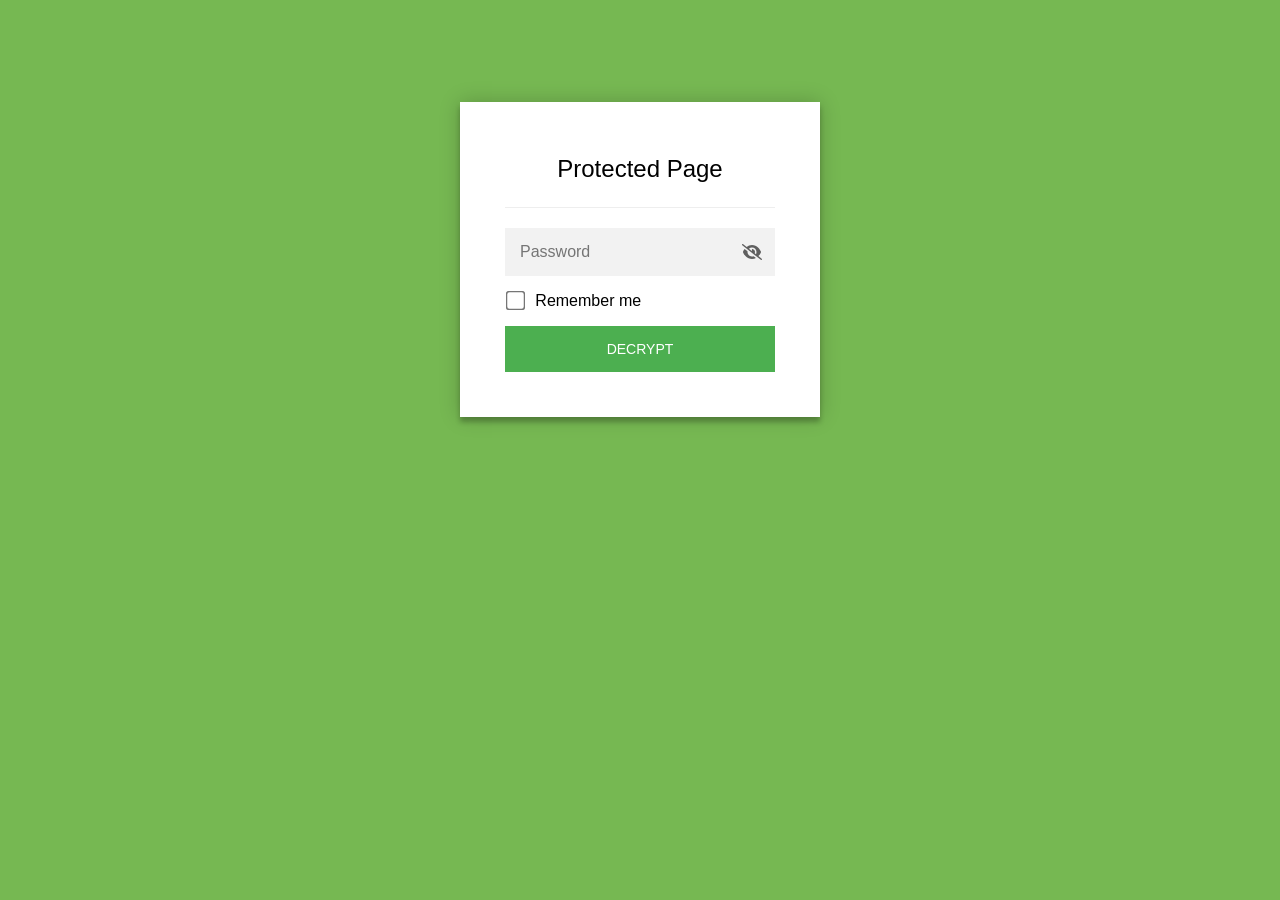
==== commit 1aa34c19: "Verena-Preview: Passwortschutz wiederhergestellt (verschlüsselte Seite + neue Bundles unter alten Na" ====
--- a/verena/index.html
+++ b/verena/index.html
@@ -1,18 +1,892 @@
-<!doctype html>
-<html lang="de">
-  <head>
-    <meta charset="UTF-8" />
-    <meta name="viewport" content="width=device-width, initial-scale=1.0" />
-    <meta
-      name="description"
-      content="Verena Eberhardt — mind over matter. Sportwissenschaftliche Beratung, Personal Training und Sport-Mentaltraining in Wien. Ganzheitliche Betreuung, individuell abgestimmt auf deine Bedürfnisse und deinen Alltag."
-    />
-    <link rel="icon" type="image/svg+xml" href="/verena/favicon.svg" />
-    <title>Verena Eberhardt · mind over matter — Personal Training & Sport-Mentaltraining</title>
-    <script type="module" crossorigin src="/verena/assets/index-B_WAAGmC.js"></script>
-    <link rel="stylesheet" crossorigin href="/verena/assets/index-DDx8JPx7.css">
-  </head>
-  <body>
-    <div id="root"></div>
-  </body>
+<!DOCTYPE html>
+<html class="staticrypt-html">
+    <head>
+        <meta charset="utf-8" />
+        <title>Protected Page</title>
+        <meta name="viewport" content="width=device-width, initial-scale=1" />
+
+        <!-- do not cache this page -->
+        <meta http-equiv="cache-control" content="max-age=0" />
+        <meta http-equiv="cache-control" content="no-cache" />
+        <meta http-equiv="expires" content="0" />
+        <meta http-equiv="expires" content="Tue, 01 Jan 1980 1:00:00 GMT" />
+        <meta http-equiv="pragma" content="no-cache" />
+
+        <style>
+            .staticrypt-hr {
+                margin-top: 20px;
+                margin-bottom: 20px;
+                border: 0;
+                border-top: 1px solid #eee;
+            }
+
+            .staticrypt-page {
+                width: 360px;
+                padding: 8% 0 0;
+                margin: auto;
+                box-sizing: border-box;
+            }
+
+            .staticrypt-form {
+                position: relative;
+                z-index: 1;
+                background: #ffffff;
+                max-width: 360px;
+                margin: 0 auto 100px;
+                padding: 45px;
+                text-align: center;
+                box-shadow: 0 0 20px 0 rgba(0, 0, 0, 0.2), 0 5px 5px 0 rgba(0, 0, 0, 0.24);
+            }
+
+            .staticrypt-form input[type="password"],
+            input[type="text"] {
+                background: inherit;
+                border: 0;
+                box-sizing: border-box; /* This ensures padding is included in the total width */
+                font-size: 14px;
+                outline: 0;
+                padding: 15px 30px 15px 15px; /* Adjust the padding to ensure there is space for the icon */
+                width: 100%;
+            }
+
+            .staticrypt-password-container {
+                position: relative;
+                outline: 0;
+                background: #f2f2f2;
+                width: 100%;
+                border: 0;
+                margin: 0 0 15px;
+                box-sizing: border-box;
+            }
+
+            .staticrypt-toggle-password-visibility {
+                cursor: pointer;
+                height: 20px;
+                opacity: 60%;
+                padding: 13px;
+                position: absolute;
+                right: 0;
+                top: 50%;
+                transform: translateY(-50%);
+                width: 20px;
+            }
+
+            .staticrypt-form .staticrypt-decrypt-button {
+                text-transform: uppercase;
+                outline: 0;
+                background: #4CAF50;
+                width: 100%;
+                border: 0;
+                padding: 15px;
+                color: #ffffff;
+                font-size: 14px;
+                cursor: pointer;
+            }
+
+            .staticrypt-form .staticrypt-decrypt-button:hover,
+            .staticrypt-form .staticrypt-decrypt-button:active,
+            .staticrypt-form .staticrypt-decrypt-button:focus {
+                background: #4CAF50;
+                filter: brightness(92%);
+            }
+
+            .staticrypt-html {
+                height: 100%;
+            }
+
+            .staticrypt-body {
+                height: 100%;
+                margin: 0;
+            }
+
+            .staticrypt-content {
+                height: 100%;
+                margin-bottom: 1em;
+                background: #76B852;
+                font-family: "Arial", sans-serif;
+                -webkit-font-smoothing: antialiased;
+                -moz-osx-font-smoothing: grayscale;
+            }
+
+            .staticrypt-instructions {
+                margin-top: -1em;
+                margin-bottom: 1em;
+            }
+
+            .staticrypt-title {
+                font-size: 1.5em;
+            }
+
+            label.staticrypt-remember {
+                display: flex;
+                align-items: center;
+                margin-bottom: 1em;
+            }
+
+            .staticrypt-remember input[type="checkbox"] {
+                transform: scale(1.5);
+                margin-right: 1em;
+            }
+
+            .hidden {
+                display: none !important;
+            }
+
+            .staticrypt-spinner-container {
+                height: 100%;
+                display: flex;
+                align-items: center;
+                justify-content: center;
+            }
+
+            .staticrypt-spinner {
+                display: inline-block;
+                width: 2rem;
+                height: 2rem;
+                vertical-align: text-bottom;
+                border: 0.25em solid gray;
+                border-right-color: transparent;
+                border-radius: 50%;
+                -webkit-animation: spinner-border 0.75s linear infinite;
+                animation: spinner-border 0.75s linear infinite;
+                animation-duration: 0.75s;
+                animation-timing-function: linear;
+                animation-delay: 0s;
+                animation-iteration-count: infinite;
+                animation-direction: normal;
+                animation-fill-mode: none;
+                animation-play-state: running;
+                animation-name: spinner-border;
+            }
+
+            @keyframes spinner-border {
+                100% {
+                    transform: rotate(360deg);
+                }
+            }
+
+            @media screen and (-webkit-min-device-pixel-ratio: 0) {
+                .staticrypt-form input[type="password"],
+                input[type="text"] {
+                    font-size: 16px;
+                }
+            }
+        </style>
+    </head>
+
+    <body class="staticrypt-body">
+        <div id="staticrypt_loading" class="staticrypt-spinner-container">
+            <div class="staticrypt-spinner"></div>
+        </div>
+
+        <div id="staticrypt_content" class="staticrypt-content hidden">
+            <div class="staticrypt-page">
+                <div class="staticrypt-form">
+                    <div class="staticrypt-instructions">
+                        <p class="staticrypt-title">Protected Page</p>
+                        <p></p>
+                    </div>
+
+                    <hr class="staticrypt-hr" />
+
+                    <form id="staticrypt-form" action="#" method="post">
+                        <div class="staticrypt-password-container">
+                            <input
+                                id="staticrypt-password"
+                                type="password"
+                                name="password"
+                                placeholder="Password"
+                                autofocus
+                            />
+
+                            <img
+                                class="staticrypt-toggle-password-visibility"
+                                alt="Show password"
+                                title="Show password"
+                                src="[data-uri]"
+                            />
+                        </div>
+
+                        <label id="staticrypt-remember-label" class="staticrypt-remember hidden">
+                            <input id="staticrypt-remember" type="checkbox" name="remember" />
+                            Remember me
+                        </label>
+
+                        <input type="submit" class="staticrypt-decrypt-button" value="DECRYPT" />
+                    </form>
+                </div>
+            </div>
+        </div>
+
+        <script>
+            // these variables will be filled when generating the file - the template format is 'variable_name'
+            const staticryptInitiator = ((function(){
+  const exports = {};
+  const cryptoEngine = ((function(){
+  const exports = {};
+  const { subtle } = crypto;
+
+const IV_BITS = 16 * 8;
+const HEX_BITS = 4;
+const ENCRYPTION_ALGO = "AES-CBC";
+
+/**
+ * Translates between utf8 encoded hexadecimal strings
+ * and Uint8Array bytes.
+ */
+const HexEncoder = {
+    /**
+     * hex string -> bytes
+     * @param {string} hexString
+     * @returns {Uint8Array}
+     */
+    parse: function (hexString) {
+        if (hexString.length % 2 !== 0) throw "Invalid hexString";
+        const arrayBuffer = new Uint8Array(hexString.length / 2);
+
+        for (let i = 0; i < hexString.length; i += 2) {
+            const byteValue = parseInt(hexString.substring(i, i + 2), 16);
+            if (isNaN(byteValue)) {
+                throw "Invalid hexString";
+            }
+            arrayBuffer[i / 2] = byteValue;
+        }
+        return arrayBuffer;
+    },
+
+    /**
+     * bytes -> hex string
+     * @param {Uint8Array} bytes
+     * @returns {string}
+     */
+    stringify: function (bytes) {
+        const hexBytes = [];
+
+        for (let i = 0; i < bytes.length; ++i) {
+            let byteString = bytes[i].toString(16);
+            if (byteString.length < 2) {
+                byteString = "0" + byteString;
+            }
+            hexBytes.push(byteString);
+        }
+        return hexBytes.join("");
+    },
+};
+
+/**
+ * Translates between utf8 strings and Uint8Array bytes.
+ */
+const UTF8Encoder = {
+    parse: function (str) {
+        return new TextEncoder().encode(str);
+    },
+
+    stringify: function (bytes) {
+        return new TextDecoder().decode(bytes);
+    },
+};
+
+/**
+ * Salt and encrypt a msg with a password.
+ */
+async function encrypt(msg, hashedPassword) {
+    // Must be 16 bytes, unpredictable, and preferably cryptographically random. However, it need not be secret.
+    // https://developer.mozilla.org/en-US/docs/Web/API/SubtleCrypto/encrypt#parameters
+    const iv = crypto.getRandomValues(new Uint8Array(IV_BITS / 8));
+
+    const key = await subtle.importKey("raw", HexEncoder.parse(hashedPassword), ENCRYPTION_ALGO, false, ["encrypt"]);
+
+    const encrypted = await subtle.encrypt(
+        {
+            name: ENCRYPTION_ALGO,
+            iv: iv,
+        },
+        key,
+        UTF8Encoder.parse(msg)
+    );
+
+    // iv will be 32 hex characters, we prepend it to the ciphertext for use in decryption
+    return HexEncoder.stringify(iv) + HexEncoder.stringify(new Uint8Array(encrypted));
+}
+exports.encrypt = encrypt;
+
+/**
+ * Decrypt a salted msg using a password.
+ *
+ * @param {string} encryptedMsg
+ * @param {string} hashedPassword
+ * @returns {Promise<string>}
+ */
+async function decrypt(encryptedMsg, hashedPassword) {
+    const ivLength = IV_BITS / HEX_BITS;
+    const iv = HexEncoder.parse(encryptedMsg.substring(0, ivLength));
+    const encrypted = encryptedMsg.substring(ivLength);
+
+    const key = await subtle.importKey("raw", HexEncoder.parse(hashedPassword), ENCRYPTION_ALGO, false, ["decrypt"]);
+
+    const outBuffer = await subtle.decrypt(
+        {
+            name: ENCRYPTION_ALGO,
+            iv: iv,
+        },
+        key,
+        HexEncoder.parse(encrypted)
+    );
+
+    return UTF8Encoder.stringify(new Uint8Array(outBuffer));
+}
+exports.decrypt = decrypt;
+
+/**
+ * Salt and hash the password so it can be stored in localStorage without opening a password reuse vulnerability.
+ *
+ * @param {string} password
+ * @param {string} salt
+ * @returns {Promise<string>}
+ */
+async function hashPassword(password, salt) {
+    // we hash the password in multiple steps, each adding more iterations. This is because we used to allow less
+    // iterations, so for backward compatibility reasons, we need to support going from that to more iterations.
+    let hashedPassword = await hashLegacyRound(password, salt);
+
+    hashedPassword = await hashSecondRound(hashedPassword, salt);
+
+    return hashThirdRound(hashedPassword, salt);
+}
+exports.hashPassword = hashPassword;
+
+/**
+ * This hashes the password with 1k iterations. This is a low number, we need this function to support backwards
+ * compatibility.
+ *
+ * @param {string} password
+ * @param {string} salt
+ * @returns {Promise<string>}
+ */
+function hashLegacyRound(password, salt) {
+    return pbkdf2(password, salt, 1000, "SHA-1");
+}
+exports.hashLegacyRound = hashLegacyRound;
+
+/**
+ * Add a second round of iterations. This is because we used to use 1k, so for backwards compatibility with
+ * remember-me/autodecrypt links, we need to support going from that to more iterations.
+ *
+ * @param hashedPassword
+ * @param salt
+ * @returns {Promise<string>}
+ */
+function hashSecondRound(hashedPassword, salt) {
+    return pbkdf2(hashedPassword, salt, 14000, "SHA-256");
+}
+exports.hashSecondRound = hashSecondRound;
+
+/**
+ * Add a third round of iterations to bring total number to 600k. This is because we used to use 1k, then 15k, so for
+ * backwards compatibility with remember-me/autodecrypt links, we need to support going from that to more iterations.
+ *
+ * @param hashedPassword
+ * @param salt
+ * @returns {Promise<string>}
+ */
+function hashThirdRound(hashedPassword, salt) {
+    return pbkdf2(hashedPassword, salt, 585000, "SHA-256");
+}
+exports.hashThirdRound = hashThirdRound;
+
+/**
+ * Salt and hash the password so it can be stored in localStorage without opening a password reuse vulnerability.
+ *
+ * @param {string} password
+ * @param {string} salt
+ * @param {int} iterations
+ * @param {string} hashAlgorithm
+ * @returns {Promise<string>}
+ */
+async function pbkdf2(password, salt, iterations, hashAlgorithm) {
+    const key = await subtle.importKey("raw", UTF8Encoder.parse(password), "PBKDF2", false, ["deriveBits"]);
+
+    const keyBytes = await subtle.deriveBits(
+        {
+            name: "PBKDF2",
+            hash: hashAlgorithm,
+            iterations,
+            salt: UTF8Encoder.parse(salt),
+        },
+        key,
+        256
+    );
+
+    return HexEncoder.stringify(new Uint8Array(keyBytes));
+}
+
+function generateRandomSalt() {
+    const bytes = crypto.getRandomValues(new Uint8Array(128 / 8));
+
+    return HexEncoder.stringify(new Uint8Array(bytes));
+}
+exports.generateRandomSalt = generateRandomSalt;
+
+async function signMessage(hashedPassword, message) {
+    const key = await subtle.importKey(
+        "raw",
+        HexEncoder.parse(hashedPassword),
+        {
+            name: "HMAC",
+            hash: "SHA-256",
+        },
+        false,
+        ["sign"]
+    );
+    const signature = await subtle.sign("HMAC", key, UTF8Encoder.parse(message));
+
+    return HexEncoder.stringify(new Uint8Array(signature));
+}
+exports.signMessage = signMessage;
+
+function getRandomAlphanum() {
+    const possibleCharacters = "abcdefghijklmnopqrstuvwxyzABCDEFGHIJKLMNOPQRSTUVWXYZ0123456789";
+
+    let byteArray;
+    let parsedInt;
+
+    // Keep generating new random bytes until we get a value that falls
+    // within a range that can be evenly divided by possibleCharacters.length
+    do {
+        byteArray = crypto.getRandomValues(new Uint8Array(1));
+        // extract the lowest byte to get an int from 0 to 255 (probably unnecessary, since we're only generating 1 byte)
+        parsedInt = byteArray[0] & 0xff;
+    } while (parsedInt >= 256 - (256 % possibleCharacters.length));
+
+    // Take the modulo of the parsed integer to get a random number between 0 and totalLength - 1
+    const randomIndex = parsedInt % possibleCharacters.length;
+
+    return possibleCharacters[randomIndex];
+}
+
+/**
+ * Generate a random string of a given length.
+ *
+ * @param {int} length
+ * @returns {string}
+ */
+function generateRandomString(length) {
+    let randomString = "";
+
+    for (let i = 0; i < length; i++) {
+        randomString += getRandomAlphanum();
+    }
+
+    return randomString;
+}
+exports.generateRandomString = generateRandomString;
+
+  return exports;
+})());
+const codec = ((function(){
+  const exports = {};
+  /**
+ * Initialize the codec with the provided cryptoEngine - this return functions to encode and decode messages.
+ *
+ * @param cryptoEngine - the engine to use for encryption / decryption
+ */
+function init(cryptoEngine) {
+    const exports = {};
+
+    /**
+     * Top-level function for encoding a message.
+     * Includes password hashing, encryption, and signing.
+     *
+     * @param {string} msg
+     * @param {string} password
+     * @param {string} salt
+     *
+     * @returns {string} The encoded text
+     */
+    async function encode(msg, password, salt) {
+        const hashedPassword = await cryptoEngine.hashPassword(password, salt);
+
+        const encrypted = await cryptoEngine.encrypt(msg, hashedPassword);
+
+        // we use the hashed password in the HMAC because this is effectively what will be used a password (so we can store
+        // it in localStorage safely, we don't use the clear text password)
+        const hmac = await cryptoEngine.signMessage(hashedPassword, encrypted);
+
+        return hmac + encrypted;
+    }
+    exports.encode = encode;
+
+    /**
+     * Encode using a password that has already been hashed. This is useful to encode multiple messages in a row, that way
+     * we don't need to hash the password multiple times.
+     *
+     * @param {string} msg
+     * @param {string} hashedPassword
+     *
+     * @returns {string} The encoded text
+     */
+    async function encodeWithHashedPassword(msg, hashedPassword) {
+        const encrypted = await cryptoEngine.encrypt(msg, hashedPassword);
+
+        // we use the hashed password in the HMAC because this is effectively what will be used a password (so we can store
+        // it in localStorage safely, we don't use the clear text password)
+        const hmac = await cryptoEngine.signMessage(hashedPassword, encrypted);
+
+        return hmac + encrypted;
+    }
+    exports.encodeWithHashedPassword = encodeWithHashedPassword;
+
+    /**
+     * Top-level function for decoding a message.
+     * Includes signature check and decryption.
+     *
+     * @param {string} signedMsg
+     * @param {string} hashedPassword
+     * @param {string} salt
+     * @param {int} backwardCompatibleAttempt
+     * @param {string} originalPassword
+     *
+     * @returns {Object} {success: true, decoded: string} | {success: false, message: string}
+     */
+    async function decode(signedMsg, hashedPassword, salt, backwardCompatibleAttempt = 0, originalPassword = "") {
+        const encryptedHMAC = signedMsg.substring(0, 64);
+        const encryptedMsg = signedMsg.substring(64);
+        const decryptedHMAC = await cryptoEngine.signMessage(hashedPassword, encryptedMsg);
+
+        if (decryptedHMAC !== encryptedHMAC) {
+            // we have been raising the number of iterations in the hashing algorithm multiple times, so to support the old
+            // remember-me/autodecrypt links we need to try bringing the old hashes up to speed.
+            originalPassword = originalPassword || hashedPassword;
+            if (backwardCompatibleAttempt === 0) {
+                const updatedHashedPassword = await cryptoEngine.hashThirdRound(originalPassword, salt);
+
+                return decode(signedMsg, updatedHashedPassword, salt, backwardCompatibleAttempt + 1, originalPassword);
+            }
+            if (backwardCompatibleAttempt === 1) {
+                let updatedHashedPassword = await cryptoEngine.hashSecondRound(originalPassword, salt);
+                updatedHashedPassword = await cryptoEngine.hashThirdRound(updatedHashedPassword, salt);
+
+                return decode(signedMsg, updatedHashedPassword, salt, backwardCompatibleAttempt + 1, originalPassword);
+            }
+
+            return { success: false, message: "Signature mismatch" };
+        }
+
+        return {
+            success: true,
+            decoded: await cryptoEngine.decrypt(encryptedMsg, hashedPassword),
+        };
+    }
+    exports.decode = decode;
+
+    return exports;
+}
+exports.init = init;
+
+  return exports;
+})());
+const decode = codec.init(cryptoEngine).decode;
+
+/**
+ * Initialize the staticrypt module, that exposes functions callbable by the password_template.
+ *
+ * @param {{
+ *  staticryptEncryptedMsgUniqueVariableName: string,
+ *  isRememberEnabled: boolean,
+ *  rememberDurationInDays: number,
+ *  staticryptSaltUniqueVariableName: string,
+ * }} staticryptConfig - object of data that is stored on the password_template at encryption time.
+ *
+ * @param {{
+ *  rememberExpirationKey: string,
+ *  rememberPassphraseKey: string,
+ *  replaceHtmlCallback: function,
+ *  clearLocalStorageCallback: function,
+ * }} templateConfig - object of data that can be configured by a custom password_template.
+ */
+function init(staticryptConfig, templateConfig) {
+    const exports = {};
+
+    /**
+     * Decrypt our encrypted page, replace the whole HTML.
+     *
+     * @param {string} hashedPassword
+     * @returns {Promise<boolean>}
+     */
+    async function decryptAndReplaceHtml(hashedPassword) {
+        const { staticryptEncryptedMsgUniqueVariableName, staticryptSaltUniqueVariableName } = staticryptConfig;
+        const { replaceHtmlCallback } = templateConfig;
+
+        const result = await decode(
+            staticryptEncryptedMsgUniqueVariableName,
+            hashedPassword,
+            staticryptSaltUniqueVariableName
+        );
+        if (!result.success) {
+            return false;
+        }
+        const plainHTML = result.decoded;
+
+        // if the user configured a callback call it, otherwise just replace the whole HTML
+        if (typeof replaceHtmlCallback === "function") {
+            replaceHtmlCallback(plainHTML);
+        } else {
+            document.write(plainHTML);
+            document.close();
+        }
+
+        return true;
+    }
+
+    /**
+     * Attempt to decrypt the page and replace the whole HTML.
+     *
+     * @param {string} password
+     * @param {boolean} isRememberChecked
+     *
+     * @returns {Promise<{isSuccessful: boolean, hashedPassword?: string}>} - we return an object, so that if we want to
+     *   expose more information in the future we can do it without breaking the password_template
+     */
+    async function handleDecryptionOfPage(password, isRememberChecked) {
+        const { staticryptSaltUniqueVariableName } = staticryptConfig;
+
+        // decrypt and replace the whole page
+        const hashedPassword = await cryptoEngine.hashPassword(password, staticryptSaltUniqueVariableName);
+        return handleDecryptionOfPageFromHash(hashedPassword, isRememberChecked);
+    }
+    exports.handleDecryptionOfPage = handleDecryptionOfPage;
+
+    async function handleDecryptionOfPageFromHash(hashedPassword, isRememberChecked) {
+        const { isRememberEnabled, rememberDurationInDays } = staticryptConfig;
+        const { rememberExpirationKey, rememberPassphraseKey } = templateConfig;
+
+        const isDecryptionSuccessful = await decryptAndReplaceHtml(hashedPassword);
+
+        if (!isDecryptionSuccessful) {
+            return {
+                isSuccessful: false,
+                hashedPassword,
+            };
+        }
+
+        // remember the hashedPassword and set its expiration if necessary
+        if (isRememberEnabled && isRememberChecked) {
+            window.localStorage.setItem(rememberPassphraseKey, hashedPassword);
+
+            // set the expiration if the duration isn't 0 (meaning no expiration)
+            if (rememberDurationInDays > 0) {
+                window.localStorage.setItem(
+                    rememberExpirationKey,
+                    (new Date().getTime() + rememberDurationInDays * 24 * 60 * 60 * 1000).toString()
+                );
+            }
+        }
+
+        return {
+            isSuccessful: true,
+            hashedPassword,
+        };
+    }
+    exports.handleDecryptionOfPageFromHash = handleDecryptionOfPageFromHash;
+
+    /**
+     * Clear localstorage from staticrypt related values
+     */
+    function clearLocalStorage() {
+        const { clearLocalStorageCallback, rememberExpirationKey, rememberPassphraseKey } = templateConfig;
+
+        if (typeof clearLocalStorageCallback === "function") {
+            clearLocalStorageCallback();
+        } else {
+            localStorage.removeItem(rememberPassphraseKey);
+            localStorage.removeItem(rememberExpirationKey);
+        }
+    }
+
+    async function handleDecryptOnLoad() {
+        let isSuccessful = await decryptOnLoadFromUrl();
+
+        if (!isSuccessful) {
+            isSuccessful = await decryptOnLoadFromRememberMe();
+        }
+
+        return { isSuccessful };
+    }
+    exports.handleDecryptOnLoad = handleDecryptOnLoad;
+
+    /**
+     * Clear storage if we are logging out
+     *
+     * @returns {boolean} - whether we logged out
+     */
+    function logoutIfNeeded() {
+        const logoutKey = "staticrypt_logout";
+
+        // handle logout through query param
+        const queryParams = new URLSearchParams(window.location.search);
+        if (queryParams.has(logoutKey)) {
+            clearLocalStorage();
+            return true;
+        }
+
+        // handle logout through URL fragment
+        const hash = window.location.hash.substring(1);
+        if (hash.includes(logoutKey)) {
+            clearLocalStorage();
+            return true;
+        }
+
+        return false;
+    }
+
+    /**
+     * To be called on load: check if we want to try to decrypt and replace the HTML with the decrypted content, and
+     * try to do it if needed.
+     *
+     * @returns {Promise<boolean>} true if we derypted and replaced the whole page, false otherwise
+     */
+    async function decryptOnLoadFromRememberMe() {
+        const { rememberDurationInDays } = staticryptConfig;
+        const { rememberExpirationKey, rememberPassphraseKey } = templateConfig;
+
+        // if we are login out, terminate
+        if (logoutIfNeeded()) {
+            return false;
+        }
+
+        // if there is expiration configured, check if we're not beyond the expiration
+        if (rememberDurationInDays && rememberDurationInDays > 0) {
+            const expiration = localStorage.getItem(rememberExpirationKey),
+                isExpired = expiration && new Date().getTime() > parseInt(expiration);
+
+            if (isExpired) {
+                clearLocalStorage();
+                return false;
+            }
+        }
+
+        const hashedPassword = localStorage.getItem(rememberPassphraseKey);
+
+        if (hashedPassword) {
+            // try to decrypt
+            const isDecryptionSuccessful = await decryptAndReplaceHtml(hashedPassword);
+
+            // if the decryption is unsuccessful the password might be wrong - silently clear the saved data and let
+            // the user fill the password form again
+            if (!isDecryptionSuccessful) {
+                clearLocalStorage();
+                return false;
+            }
+
+            return true;
+        }
+
+        return false;
+    }
+
+    async function decryptOnLoadFromUrl() {
+        const passwordKey = "staticrypt_pwd";
+        const rememberMeKey = "remember_me";
+
+        // try to get the password from the query param (for backward compatibility - we now want to avoid this method,
+        // since it sends the hashed password to the server which isn't needed)
+        const queryParams = new URLSearchParams(window.location.search);
+        const hashedPasswordQuery = queryParams.get(passwordKey);
+        const rememberMeQuery = queryParams.get(rememberMeKey);
+
+        const urlFragment = window.location.hash.substring(1);
+        // get the password from the url fragment
+        const hashedPasswordRegexMatch = urlFragment.match(new RegExp(passwordKey + "=([^&]*)"));
+        const hashedPasswordFragment = hashedPasswordRegexMatch ? hashedPasswordRegexMatch[1] : null;
+        const rememberMeFragment = urlFragment.includes(rememberMeKey);
+
+        const hashedPassword = hashedPasswordFragment || hashedPasswordQuery;
+        const rememberMe = rememberMeFragment || rememberMeQuery;
+
+        if (hashedPassword) {
+            return handleDecryptionOfPageFromHash(hashedPassword, rememberMe);
+        }
+
+        return false;
+    }
+
+    return exports;
+}
+exports.init = init;
+
+  return exports;
+})());
+            const templateError = "Bad password!",
+                templateToggleAltShow = "Show password",
+                templateToggleAltHide = "Hide password",
+                isRememberEnabled = true,
+                staticryptConfig = {"staticryptEncryptedMsgUniqueVariableName":"[base64]","isRememberEnabled":true,"rememberDurationInDays":30,"staticryptSaltUniqueVariableName":"f03eb43168bc30db90c9c0ad6ef85521"};
+
+            // you can edit these values to customize some of the behavior of StatiCrypt
+            const templateConfig = {
+                rememberExpirationKey: "staticrypt_expiration",
+                rememberPassphraseKey: "staticrypt_passphrase",
+                replaceHtmlCallback: null,
+                clearLocalStorageCallback: null,
+            };
+
+            // init the staticrypt engine
+            const staticrypt = staticryptInitiator.init(staticryptConfig, templateConfig);
+
+            // try to automatically decrypt on load if there is a saved password
+            window.onload = async function () {
+                const { isSuccessful } = await staticrypt.handleDecryptOnLoad();
+
+                // if we didn't decrypt anything on load, show the password prompt. Otherwise the content has already been
+                // replaced, no need to do anything
+                if (!isSuccessful) {
+                    // hide loading screen
+                    document.getElementById("staticrypt_loading").classList.add("hidden");
+                    document.getElementById("staticrypt_content").classList.remove("hidden");
+                    document.getElementById("staticrypt-password").focus();
+
+                    // show the remember me checkbox
+                    if (isRememberEnabled) {
+                        document.getElementById("staticrypt-remember-label").classList.remove("hidden");
+                    }
+                }
+            };
+
+            // toggle password visibility
+            const toggleIcon = document.querySelector(".staticrypt-toggle-password-visibility");
+            // these two icons are coming from FontAwesome
+            const imgSrcEyeClosed =
+                "[data-uri]";
+            const imgSrcEyeOpened =
+                "[data-uri]";
+            toggleIcon.addEventListener("click", function () {
+                const passwordInput = document.getElementById("staticrypt-password");
+                if (passwordInput.type === "password") {
+                    passwordInput.type = "text";
+                    toggleIcon.src = imgSrcEyeOpened;
+                    toggleIcon.alt = templateToggleAltHide;
+                    toggleIcon.title = templateToggleAltHide;
+                } else {
+                    passwordInput.type = "password";
+                    toggleIcon.src = imgSrcEyeClosed;
+                    toggleIcon.alt = templateToggleAltShow;
+                    toggleIcon.title = templateToggleAltShow;
+                }
+            });
+
+            // handle password form submission
+            document.getElementById("staticrypt-form").addEventListener("submit", async function (e) {
+                e.preventDefault();
+
+                const password = document.getElementById("staticrypt-password").value,
+                    isRememberChecked = document.getElementById("staticrypt-remember").checked;
+
+                const { isSuccessful } = await staticrypt.handleDecryptionOfPage(password, isRememberChecked);
+
+                if (!isSuccessful) {
+                    alert(templateError);
+                }
+            });
+        </script>
+    </body>
 </html>
